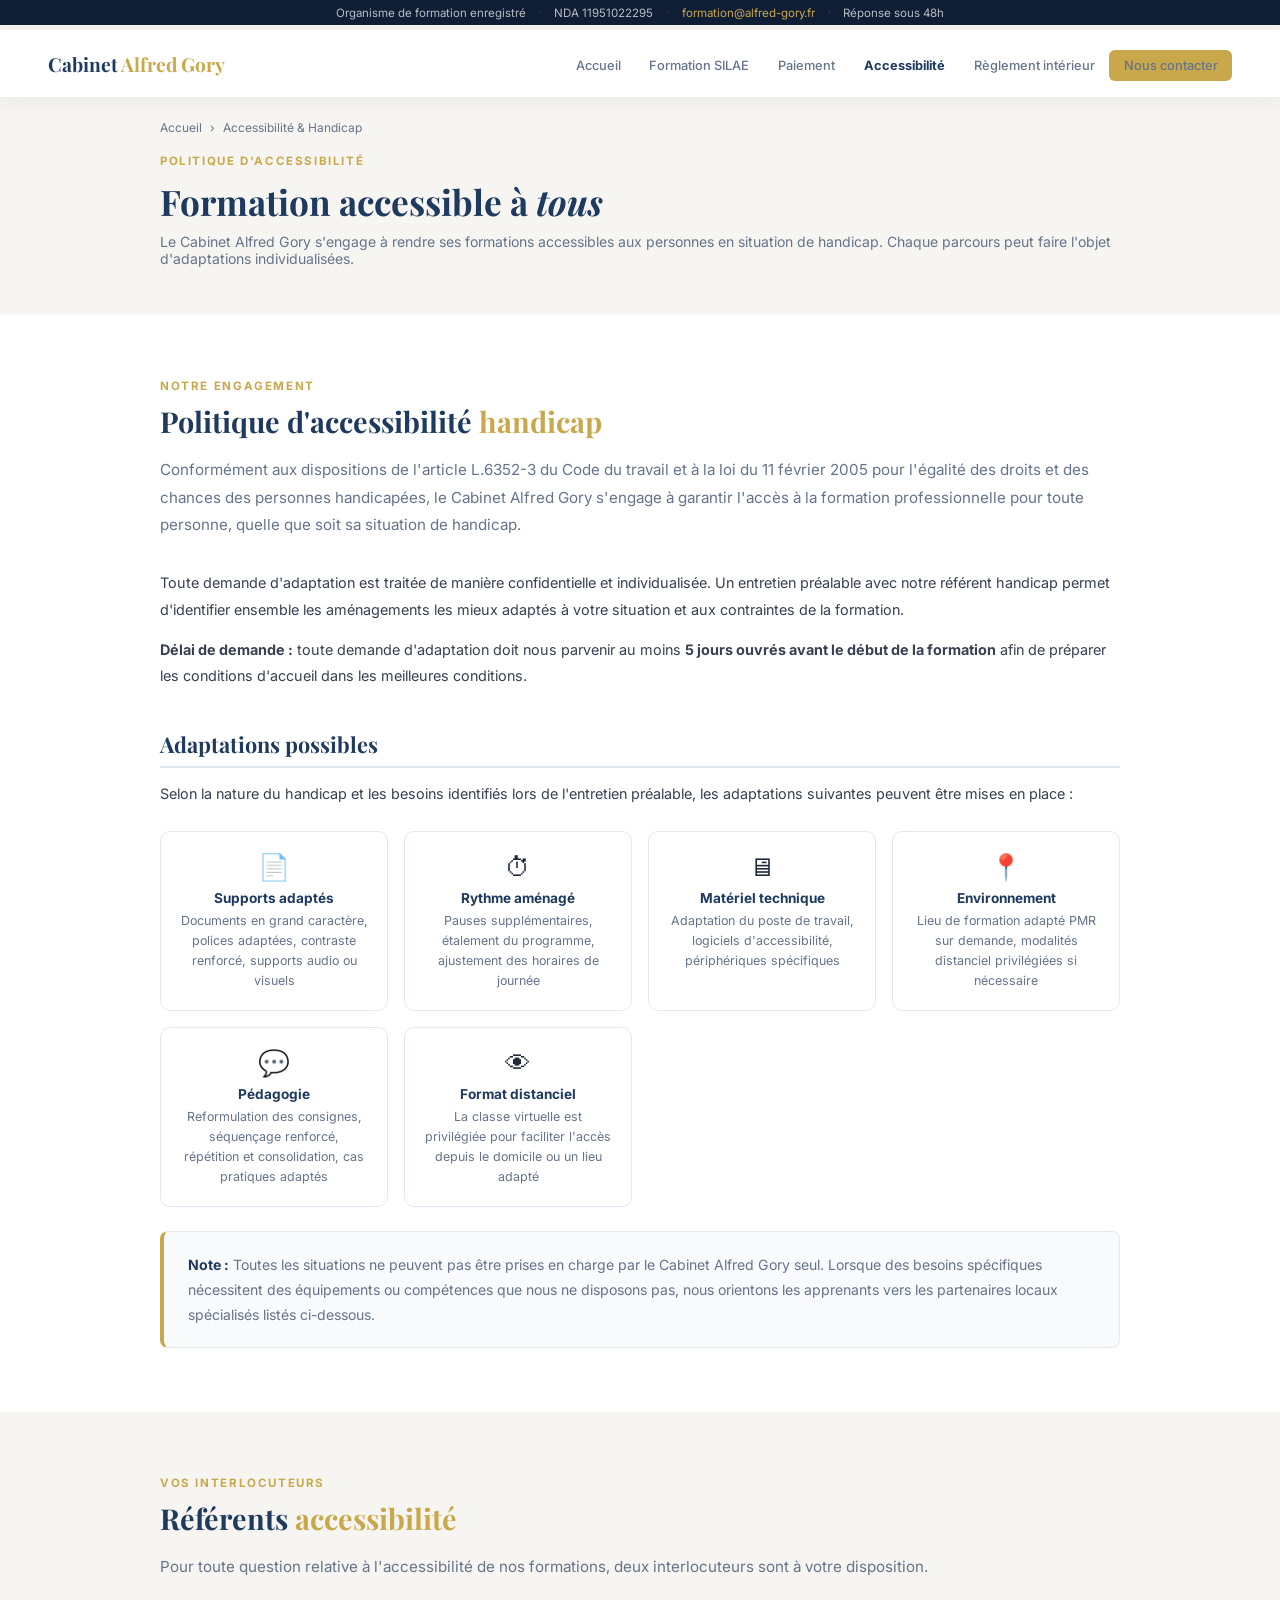
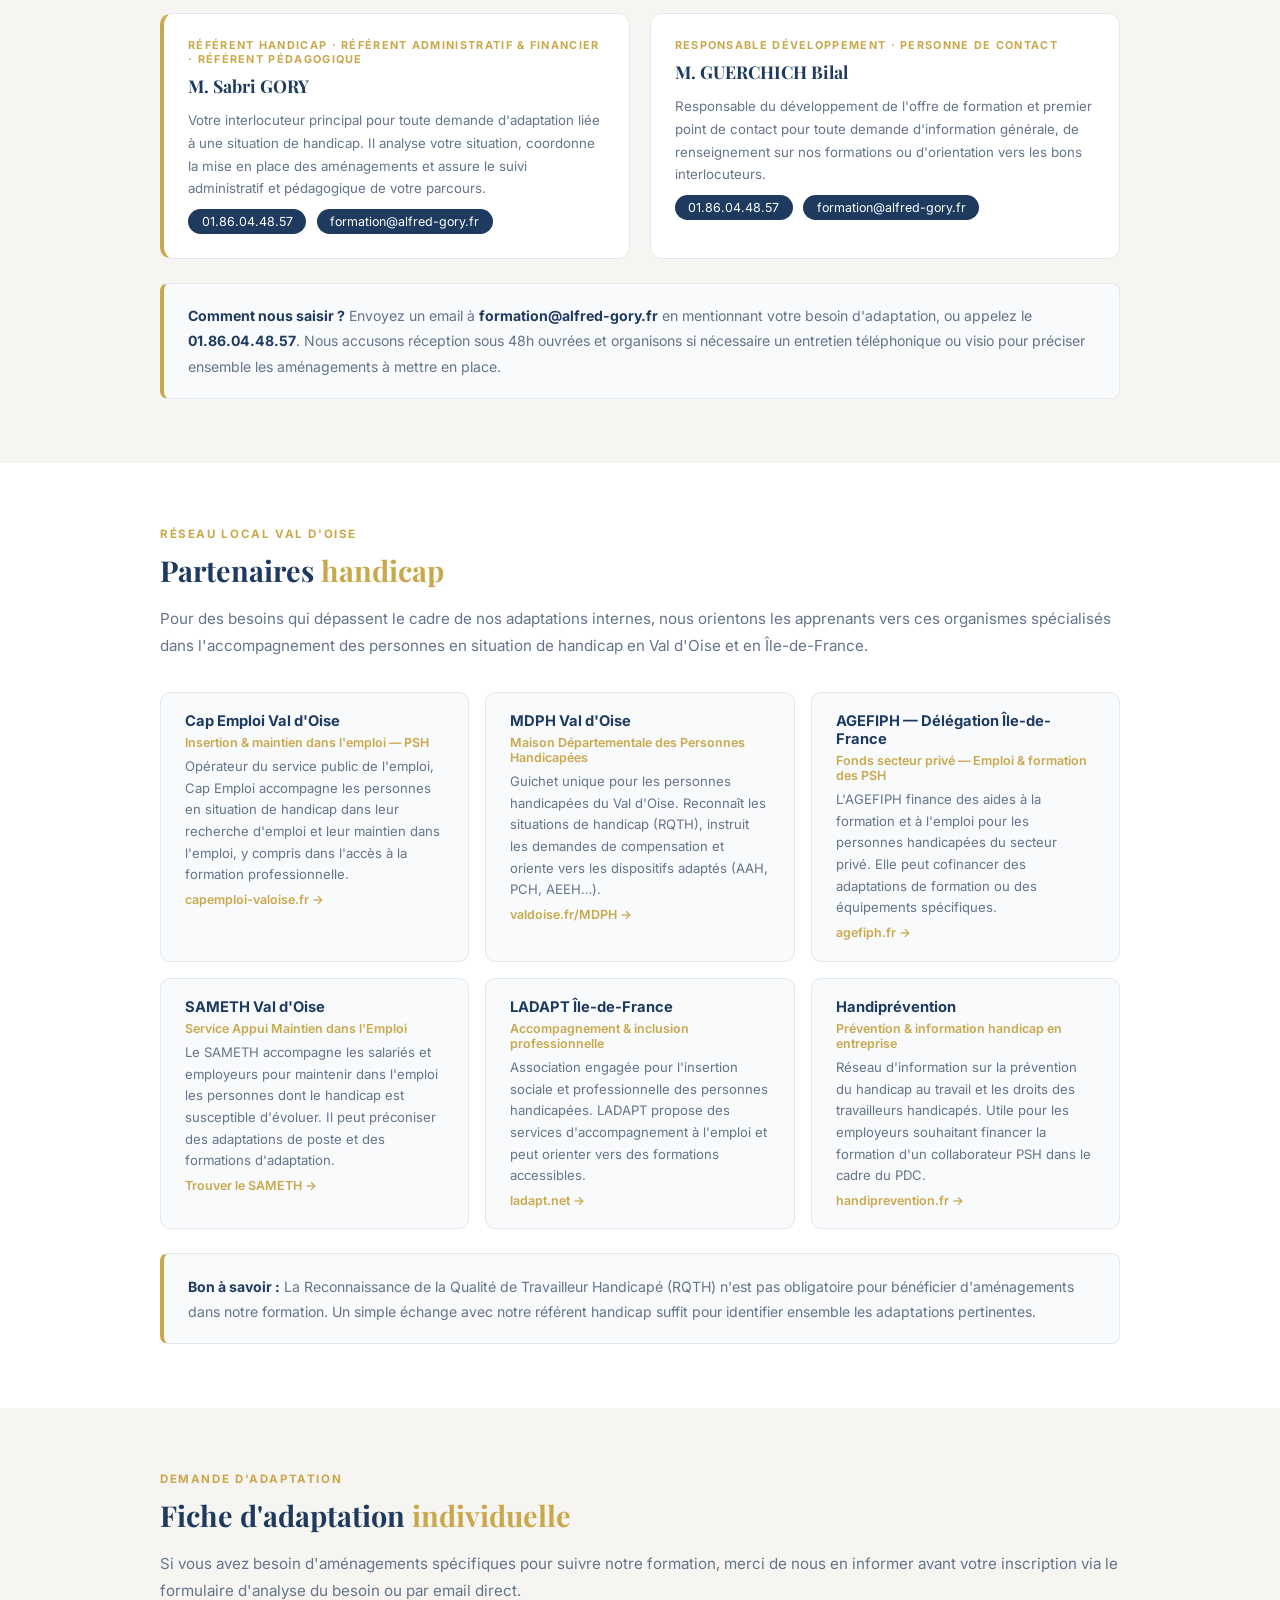
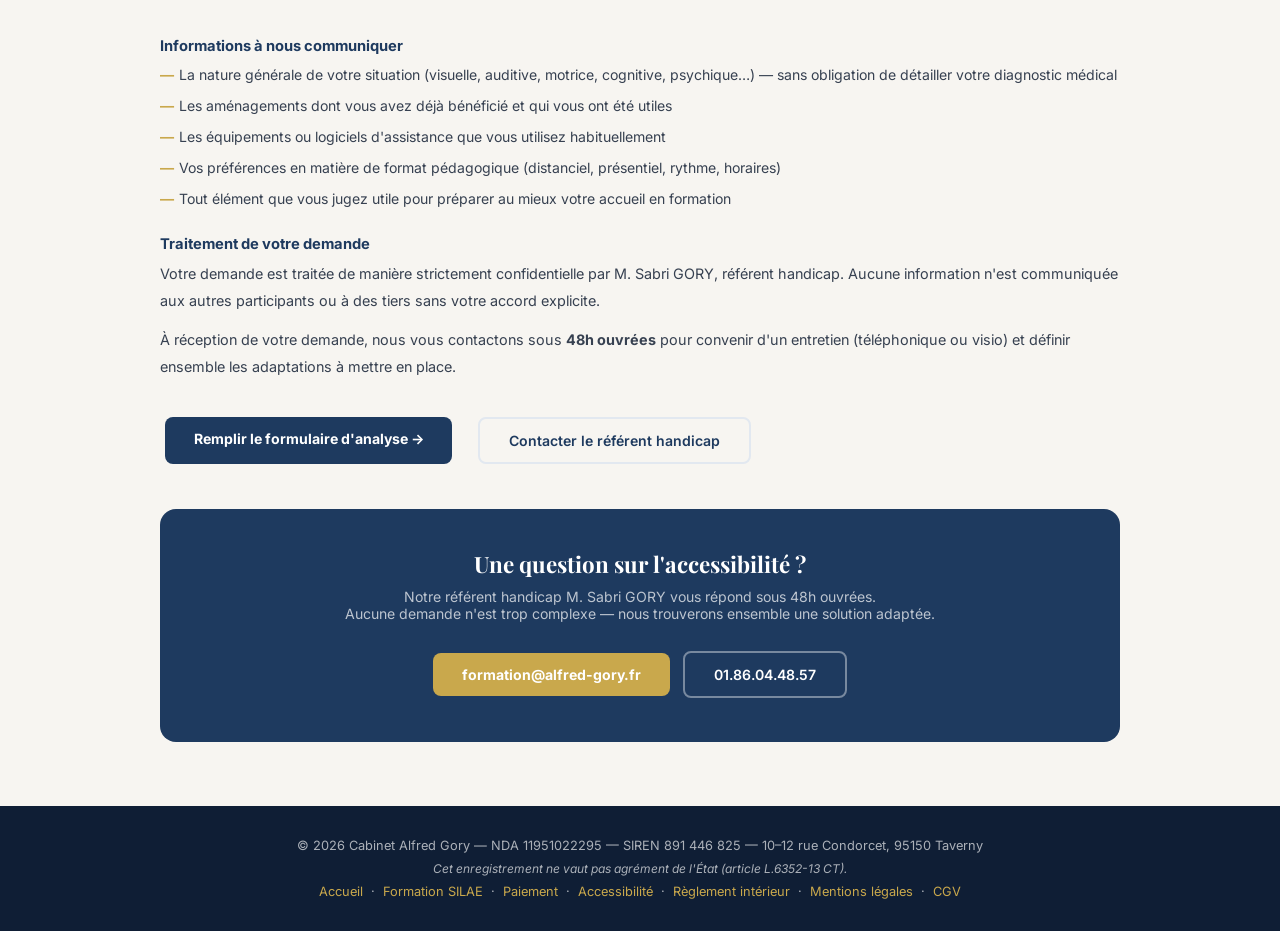
==== accessibilite.html @ d4067ba3 "Ajout accessibilite, cabinet, SAV, acces GPS, hebergement, Qualiopi Nouvelles fonctionnalites : - ac" ====
<!DOCTYPE html>
<html lang="fr">
<head>
  <meta charset="UTF-8" />
  <meta name="viewport" content="width=device-width, initial-scale=1.0" />
  <title>Accessibilité & Handicap — Cabinet Alfred Gory</title>
  <meta name="description" content="Politique d'accessibilité du Cabinet Alfred Gory : adaptations pédagogiques, référent handicap, partenaires locaux Val d'Oise. Formation SILAE accessible à tous." />
  <link rel="canonical" href="https://www.alfred-gory.com/accessibilite.html" />
  <script async src="https://www.googletagmanager.com/gtag/js?id=G-XXXXXXXXXX"></script>
  <script>window.dataLayer=window.dataLayer||[];function gtag(){dataLayer.push(arguments);}gtag('js',new Date());gtag('config','G-XXXXXXXXXX');</script>
  <link rel="preconnect" href="https://fonts.googleapis.com" />
  <link rel="preconnect" href="https://fonts.gstatic.com" crossorigin />
  <link href="https://fonts.googleapis.com/css2?family=Playfair+Display:wght@400;600;700&family=Inter:wght@300;400;500;600&display=swap" rel="stylesheet" />
  <style>
    :root{--primary:#1e3a5f;--primary-dark:#0f1e35;--accent-dark:#c9a84c;--bg:#ffffff;--bg-alt:#f8fafc;--bg-warm:#f7f5f1;--text:#1e293b;--muted:#64748b;--border:#e2e8f0}
    *{margin:0;padding:0;box-sizing:border-box}html{scroll-behavior:smooth}body{font-family:'Inter',sans-serif;background:var(--bg);color:var(--text)}
    #topbar{position:fixed;top:0;left:0;right:0;z-index:1100;background:var(--primary-dark)}
    #topbar-inner{display:flex;align-items:center;justify-content:center;gap:0 0.8rem;padding:0.35rem 1rem;font-size:0.72rem}
    .tb-item{color:rgba(255,255,255,0.7)}.tb-sep{color:rgba(201,168,76,0.4);font-size:0.6rem}.tb-link{color:var(--accent-dark);text-decoration:none}
    nav{position:fixed;top:30px;left:0;right:0;z-index:1000;height:68px;padding:0 3rem;display:flex;justify-content:space-between;align-items:center;background:rgba(255,255,255,0.97);backdrop-filter:blur(20px);border-bottom:1px solid rgba(30,58,95,0.08);box-shadow:0 2px 20px rgba(30,58,95,0.07)}
    .logo{font-family:'Playfair Display',serif;font-size:1.2rem;color:var(--primary);font-weight:700;text-decoration:none}.logo span{color:var(--accent-dark)}
    .nav-links{display:flex;list-style:none;gap:0}.nav-links a{color:var(--muted);font-size:0.8rem;font-weight:500;text-decoration:none;padding:0.5rem 0.9rem}.nav-links a:hover{color:var(--primary)}.nav-links a.active{color:var(--primary);font-weight:700}
    .nav-cta{background:var(--accent-dark);color:#fff;padding:0.55rem 1.3rem;border-radius:6px;font-size:0.8rem;font-weight:700;text-decoration:none}
    @media(max-width:900px){.nav-links,.nav-cta{display:none}nav{padding:0 1.5rem}}
    .page-hero{padding:7.5rem 3rem 3rem;background:var(--bg-warm)}
    .breadcrumb{display:flex;align-items:center;gap:0.5rem;font-size:0.75rem;color:var(--muted);margin-bottom:1.2rem}.breadcrumb a{color:var(--muted);text-decoration:none}
    .page-eyebrow{font-size:0.72rem;font-weight:700;letter-spacing:0.14em;text-transform:uppercase;color:var(--accent-dark);margin-bottom:0.6rem;display:block}
    .page-hero h1{font-family:'Playfair Display',serif;font-size:2.2rem;color:var(--primary);font-weight:700;margin-bottom:0.5rem}
    .page-hero-sub{color:var(--muted);font-size:0.88rem}
    .section{padding:4rem 3rem}
    .container{max-width:960px;margin:0 auto}
    .section-label{font-size:0.72rem;font-weight:700;letter-spacing:0.14em;text-transform:uppercase;color:var(--accent-dark);margin-bottom:0.6rem}
    .section-title{font-family:'Playfair Display',serif;font-size:1.8rem;color:var(--primary);font-weight:700;margin-bottom:1rem}
    .section-title span{color:var(--accent-dark)}
    .section-lead{color:var(--muted);font-size:0.95rem;line-height:1.8;margin-bottom:2rem}
    /* Blocs texte */
    .ml-h2{font-family:'Playfair Display',serif;font-size:1.35rem;color:var(--primary);font-weight:700;margin:2.5rem 0 0.8rem;padding-bottom:0.5rem;border-bottom:2px solid var(--border)}
    .ml-h3{font-size:0.92rem;font-weight:700;color:var(--primary);margin:1.5rem 0 0.5rem}
    .ml-p{font-size:0.9rem;color:#374151;line-height:1.85;margin-bottom:0.8rem}
    .ml-list{list-style:none;padding:0;margin-bottom:1rem;display:flex;flex-direction:column;gap:0.45rem}
    .ml-list li{font-size:0.88rem;color:#374151;padding-left:1.2rem;position:relative;line-height:1.7}
    .ml-list li::before{content:"—";position:absolute;left:0;color:var(--accent-dark);font-weight:700}
    /* Contacts ref */
    .ref-grid{display:grid;grid-template-columns:repeat(auto-fit,minmax(260px,1fr));gap:1.2rem;margin:1.5rem 0}
    .ref-card{background:#fff;border:1px solid var(--border);border-radius:12px;padding:1.5rem}
    .ref-card.primary{border-left:4px solid var(--accent-dark)}
    .ref-role{font-size:0.68rem;font-weight:700;letter-spacing:0.12em;text-transform:uppercase;color:var(--accent-dark);margin-bottom:0.5rem}
    .ref-name{font-family:'Playfair Display',serif;font-size:1.1rem;color:var(--primary);font-weight:700;margin-bottom:0.8rem}
    .ref-detail{font-size:0.83rem;color:var(--muted);line-height:1.7}
    .ref-pill{display:inline-block;background:var(--primary);color:#fff;padding:0.3rem 0.85rem;border-radius:50px;font-size:0.78rem;text-decoration:none;margin-top:0.6rem;margin-right:0.4rem}
    .ref-pill:hover{opacity:0.85}
    /* Partenaires */
    .partner-grid{display:grid;grid-template-columns:repeat(auto-fit,minmax(280px,1fr));gap:1rem;margin:1.5rem 0}
    .partner-card{background:var(--bg-alt);border:1px solid var(--border);border-radius:10px;padding:1.2rem 1.5rem}
    .partner-name{font-weight:700;color:var(--primary);font-size:0.92rem;margin-bottom:0.3rem}
    .partner-role{font-size:0.78rem;color:var(--accent-dark);font-weight:600;margin-bottom:0.4rem}
    .partner-desc{font-size:0.82rem;color:var(--muted);line-height:1.65}
    .partner-link{display:inline-block;font-size:0.78rem;color:var(--accent-dark);text-decoration:none;margin-top:0.4rem;font-weight:600}
    /* Adaptations */
    .adapt-grid{display:grid;grid-template-columns:repeat(auto-fit,minmax(220px,1fr));gap:1rem;margin:1.5rem 0}
    .adapt-card{background:#fff;border:1px solid var(--border);border-radius:10px;padding:1.2rem;text-align:center}
    .adapt-icon{font-size:1.6rem;margin-bottom:0.5rem}
    .adapt-title{font-size:0.85rem;font-weight:700;color:var(--primary);margin-bottom:0.3rem}
    .adapt-desc{font-size:0.78rem;color:var(--muted);line-height:1.6}
    /* Info box */
    .info-box{background:var(--bg-alt);border:1px solid var(--border);border-left:4px solid var(--accent-dark);border-radius:8px;padding:1.2rem 1.5rem;font-size:0.88rem;color:var(--muted);line-height:1.8;margin-top:1.5rem}
    .info-box strong{color:var(--primary)}
    /* CTA */
    .cta-block{background:var(--primary);border-radius:16px;padding:2.5rem;text-align:center;margin-top:3rem}
    .cta-block h3{font-family:'Playfair Display',serif;color:#fff;font-size:1.4rem;margin-bottom:0.6rem}
    .cta-block p{color:rgba(255,255,255,0.7);font-size:0.88rem;margin-bottom:1.5rem}
    .btn-primary{display:inline-block;background:var(--accent-dark);color:#fff;padding:0.8rem 1.8rem;border-radius:8px;font-weight:700;font-size:0.88rem;text-decoration:none;margin:0.3rem}
    .btn-outline{display:inline-block;background:transparent;color:#fff;border:2px solid rgba(255,255,255,0.4);padding:0.8rem 1.8rem;border-radius:8px;font-weight:600;font-size:0.88rem;text-decoration:none;margin:0.3rem}
    footer{background:var(--primary-dark);color:rgba(255,255,255,0.65);padding:2rem;text-align:center;font-size:0.8rem}
    footer a{color:var(--accent-dark);text-decoration:none}
    footer p+p{margin-top:0.5rem}
  </style>
</head>
<body>

<div id="topbar"><div id="topbar-inner">
  <span class="tb-item">Organisme de formation enregistré</span>
  <span class="tb-sep">·</span>
  <span class="tb-item">NDA 11951022295</span>
  <span class="tb-sep">·</span>
  <a href="mailto:formation@alfred-gory.fr" class="tb-link">formation@alfred-gory.fr</a>
  <span class="tb-sep">·</span>
  <span class="tb-item">Réponse sous 48h</span>
</div></div>

<nav>
  <a class="logo" href="index.html">Cabinet <span>Alfred Gory</span></a>
  <ul class="nav-links">
    <li><a href="index.html">Accueil</a></li>
    <li><a href="formations.html">Formation SILAE</a></li>
    <li><a href="financement.html">Paiement</a></li>
    <li><a href="accessibilite.html" class="active">Accessibilité</a></li>
    <li><a href="reglement-interieur.html">Règlement intérieur</a></li>
    <li><a href="mailto:formation@alfred-gory.fr" class="nav-cta">Nous contacter</a></li>
  </ul>
</nav>

<div class="page-hero">
  <div style="max-width:960px;margin:0 auto">
    <div class="breadcrumb"><a href="index.html">Accueil</a><span>›</span><span>Accessibilité &amp; Handicap</span></div>
    <span class="page-eyebrow">Politique d'accessibilité</span>
    <h1>Formation accessible à <em>tous</em></h1>
    <p class="page-hero-sub">Le Cabinet Alfred Gory s'engage à rendre ses formations accessibles aux personnes en situation de handicap. Chaque parcours peut faire l'objet d'adaptations individualisées.</p>
  </div>
</div>

<!-- ENGAGEMENT -->
<section class="section">
  <div class="container">
    <p class="section-label">Notre engagement</p>
    <h2 class="section-title">Politique d'accessibilité <span>handicap</span></h2>
    <p class="section-lead">Conformément aux dispositions de l'article L.6352-3 du Code du travail et à la loi du 11 février 2005 pour l'égalité des droits et des chances des personnes handicapées, le Cabinet Alfred Gory s'engage à garantir l'accès à la formation professionnelle pour toute personne, quelle que soit sa situation de handicap.</p>

    <p class="ml-p">Toute demande d'adaptation est traitée de manière confidentielle et individualisée. Un entretien préalable avec notre référent handicap permet d'identifier ensemble les aménagements les mieux adaptés à votre situation et aux contraintes de la formation.</p>
    <p class="ml-p"><strong>Délai de demande :</strong> toute demande d'adaptation doit nous parvenir au moins <strong>5 jours ouvrés avant le début de la formation</strong> afin de préparer les conditions d'accueil dans les meilleures conditions.</p>

    <h2 class="ml-h2">Adaptations possibles</h2>
    <p class="ml-p">Selon la nature du handicap et les besoins identifiés lors de l'entretien préalable, les adaptations suivantes peuvent être mises en place :</p>
    <div class="adapt-grid">
      <div class="adapt-card">
        <div class="adapt-icon">📄</div>
        <div class="adapt-title">Supports adaptés</div>
        <div class="adapt-desc">Documents en grand caractère, polices adaptées, contraste renforcé, supports audio ou visuels</div>
      </div>
      <div class="adapt-card">
        <div class="adapt-icon">⏱</div>
        <div class="adapt-title">Rythme aménagé</div>
        <div class="adapt-desc">Pauses supplémentaires, étalement du programme, ajustement des horaires de journée</div>
      </div>
      <div class="adapt-card">
        <div class="adapt-icon">🖥</div>
        <div class="adapt-title">Matériel technique</div>
        <div class="adapt-desc">Adaptation du poste de travail, logiciels d'accessibilité, périphériques spécifiques</div>
      </div>
      <div class="adapt-card">
        <div class="adapt-icon">📍</div>
        <div class="adapt-title">Environnement</div>
        <div class="adapt-desc">Lieu de formation adapté PMR sur demande, modalités distanciel privilégiées si nécessaire</div>
      </div>
      <div class="adapt-card">
        <div class="adapt-icon">💬</div>
        <div class="adapt-title">Pédagogie</div>
        <div class="adapt-desc">Reformulation des consignes, séquençage renforcé, répétition et consolidation, cas pratiques adaptés</div>
      </div>
      <div class="adapt-card">
        <div class="adapt-icon">👁</div>
        <div class="adapt-title">Format distanciel</div>
        <div class="adapt-desc">La classe virtuelle est privilégiée pour faciliter l'accès depuis le domicile ou un lieu adapté</div>
      </div>
    </div>

    <div class="info-box">
      <strong>Note :</strong> Toutes les situations ne peuvent pas être prises en charge par le Cabinet Alfred Gory seul. Lorsque des besoins spécifiques nécessitent des équipements ou compétences que nous ne disposons pas, nous orientons les apprenants vers les partenaires locaux spécialisés listés ci-dessous.
    </div>
  </div>
</section>

<!-- CONTACTS RÉFÉRENTS -->
<section class="section" style="background:var(--bg-warm);">
  <div class="container">
    <p class="section-label">Vos interlocuteurs</p>
    <h2 class="section-title">Référents <span>accessibilité</span></h2>
    <p class="section-lead">Pour toute question relative à l'accessibilité de nos formations, deux interlocuteurs sont à votre disposition.</p>

    <div class="ref-grid">
      <div class="ref-card primary">
        <div class="ref-role">Référent handicap · Référent administratif &amp; financier · Référent pédagogique</div>
        <div class="ref-name">M. Sabri GORY</div>
        <div class="ref-detail">
          Votre interlocuteur principal pour toute demande d'adaptation liée à une situation de handicap. Il analyse votre situation, coordonne la mise en place des aménagements et assure le suivi administratif et pédagogique de votre parcours.
        </div>
        <a href="tel:0186044857" class="ref-pill">01.86.04.48.57</a>
        <a href="mailto:formation@alfred-gory.fr" class="ref-pill">formation@alfred-gory.fr</a>
      </div>
      <div class="ref-card">
        <div class="ref-role">Responsable développement · Personne de contact</div>
        <div class="ref-name">M. GUERCHICH Bilal</div>
        <div class="ref-detail">
          Responsable du développement de l'offre de formation et premier point de contact pour toute demande d'information générale, de renseignement sur nos formations ou d'orientation vers les bons interlocuteurs.
        </div>
        <a href="tel:0186044857" class="ref-pill">01.86.04.48.57</a>
        <a href="mailto:formation@alfred-gory.fr" class="ref-pill">formation@alfred-gory.fr</a>
      </div>
    </div>

    <div class="info-box">
      <strong>Comment nous saisir ?</strong> Envoyez un email à <strong>formation@alfred-gory.fr</strong> en mentionnant votre besoin d'adaptation, ou appelez le <strong>01.86.04.48.57</strong>. Nous accusons réception sous 48h ouvrées et organisons si nécessaire un entretien téléphonique ou visio pour préciser ensemble les aménagements à mettre en place.
    </div>
  </div>
</section>

<!-- PARTENAIRES LOCAUX -->
<section class="section">
  <div class="container">
    <p class="section-label">Réseau local Val d'Oise</p>
    <h2 class="section-title">Partenaires <span>handicap</span></h2>
    <p class="section-lead">Pour des besoins qui dépassent le cadre de nos adaptations internes, nous orientons les apprenants vers ces organismes spécialisés dans l'accompagnement des personnes en situation de handicap en Val d'Oise et en Île-de-France.</p>

    <div class="partner-grid">
      <div class="partner-card">
        <div class="partner-name">Cap Emploi Val d'Oise</div>
        <div class="partner-role">Insertion & maintien dans l'emploi — PSH</div>
        <div class="partner-desc">Opérateur du service public de l'emploi, Cap Emploi accompagne les personnes en situation de handicap dans leur recherche d'emploi et leur maintien dans l'emploi, y compris dans l'accès à la formation professionnelle.</div>
        <a href="https://www.capemploi-valoise.fr/" class="partner-link" target="_blank" rel="noopener">capemploi-valoise.fr →</a>
      </div>
      <div class="partner-card">
        <div class="partner-name">MDPH Val d'Oise</div>
        <div class="partner-role">Maison Départementale des Personnes Handicapées</div>
        <div class="partner-desc">Guichet unique pour les personnes handicapées du Val d'Oise. Reconnaît les situations de handicap (RQTH), instruit les demandes de compensation et oriente vers les dispositifs adaptés (AAH, PCH, AEEH…).</div>
        <a href="https://www.valdoise.fr/533-mdph.htm" class="partner-link" target="_blank" rel="noopener">valdoise.fr/MDPH →</a>
      </div>
      <div class="partner-card">
        <div class="partner-name">AGEFIPH — Délégation Île-de-France</div>
        <div class="partner-role">Fonds secteur privé — Emploi & formation des PSH</div>
        <div class="partner-desc">L'AGEFIPH finance des aides à la formation et à l'emploi pour les personnes handicapées du secteur privé. Elle peut cofinancer des adaptations de formation ou des équipements spécifiques.</div>
        <a href="https://www.agefiph.fr/" class="partner-link" target="_blank" rel="noopener">agefiph.fr →</a>
      </div>
      <div class="partner-card">
        <div class="partner-name">SAMETH Val d'Oise</div>
        <div class="partner-role">Service Appui Maintien dans l'Emploi</div>
        <div class="partner-desc">Le SAMETH accompagne les salariés et employeurs pour maintenir dans l'emploi les personnes dont le handicap est susceptible d'évoluer. Il peut préconiser des adaptations de poste et des formations d'adaptation.</div>
        <a href="https://www.agefiph.fr/annuaire" class="partner-link" target="_blank" rel="noopener">Trouver le SAMETH →</a>
      </div>
      <div class="partner-card">
        <div class="partner-name">LADAPT Île-de-France</div>
        <div class="partner-role">Accompagnement & inclusion professionnelle</div>
        <div class="partner-desc">Association engagée pour l'insertion sociale et professionnelle des personnes handicapées. LADAPT propose des services d'accompagnement à l'emploi et peut orienter vers des formations accessibles.</div>
        <a href="https://www.ladapt.net/" class="partner-link" target="_blank" rel="noopener">ladapt.net →</a>
      </div>
      <div class="partner-card">
        <div class="partner-name">Handiprévention</div>
        <div class="partner-role">Prévention & information handicap en entreprise</div>
        <div class="partner-desc">Réseau d'information sur la prévention du handicap au travail et les droits des travailleurs handicapés. Utile pour les employeurs souhaitant financer la formation d'un collaborateur PSH dans le cadre du PDC.</div>
        <a href="https://www.handiprevention.fr/" class="partner-link" target="_blank" rel="noopener">handiprevention.fr →</a>
      </div>
    </div>

    <div class="info-box">
      <strong>Bon à savoir :</strong> La Reconnaissance de la Qualité de Travailleur Handicapé (RQTH) n'est pas obligatoire pour bénéficier d'aménagements dans notre formation. Un simple échange avec notre référent handicap suffit pour identifier ensemble les adaptations pertinentes.
    </div>
  </div>
</section>

<!-- FICHE D'ADAPTATION -->
<section class="section" style="background:var(--bg-warm);">
  <div class="container">
    <p class="section-label">Demande d'adaptation</p>
    <h2 class="section-title">Fiche d'adaptation <span>individuelle</span></h2>
    <p class="section-lead">Si vous avez besoin d'aménagements spécifiques pour suivre notre formation, merci de nous en informer avant votre inscription via le formulaire d'analyse du besoin ou par email direct.</p>

    <h3 class="ml-h3">Informations à nous communiquer</h3>
    <ul class="ml-list">
      <li>La nature générale de votre situation (visuelle, auditive, motrice, cognitive, psychique…) — sans obligation de détailler votre diagnostic médical</li>
      <li>Les aménagements dont vous avez déjà bénéficié et qui vous ont été utiles</li>
      <li>Les équipements ou logiciels d'assistance que vous utilisez habituellement</li>
      <li>Vos préférences en matière de format pédagogique (distanciel, présentiel, rythme, horaires)</li>
      <li>Tout élément que vous jugez utile pour préparer au mieux votre accueil en formation</li>
    </ul>

    <h3 class="ml-h3">Traitement de votre demande</h3>
    <p class="ml-p">Votre demande est traitée de manière strictement confidentielle par M. Sabri GORY, référent handicap. Aucune information n'est communiquée aux autres participants ou à des tiers sans votre accord explicite.</p>
    <p class="ml-p">À réception de votre demande, nous vous contactons sous <strong>48h ouvrées</strong> pour convenir d'un entretien (téléphonique ou visio) et définir ensemble les adaptations à mettre en place.</p>

    <div style="display:flex;gap:1rem;margin-top:2rem;flex-wrap:wrap;">
      <a href="formations.html#analyse-besoins" class="btn-primary" style="background:var(--primary);">Remplir le formulaire d'analyse →</a>
      <a href="mailto:formation@alfred-gory.fr" class="btn-outline" style="color:var(--primary);border-color:var(--border);">Contacter le référent handicap</a>
    </div>

    <div class="cta-block" style="margin-top:2.5rem;">
      <h3>Une question sur l'accessibilité ?</h3>
      <p>Notre référent handicap M. Sabri GORY vous répond sous 48h ouvrées.<br>Aucune demande n'est trop complexe — nous trouverons ensemble une solution adaptée.</p>
      <a href="mailto:formation@alfred-gory.fr" class="btn-primary">formation@alfred-gory.fr</a>
      <a href="tel:0186044857" class="btn-outline">01.86.04.48.57</a>
    </div>
  </div>
</section>

<footer>
  <p>© 2026 Cabinet Alfred Gory — NDA 11951022295 — SIREN 891 446 825 — 10–12 rue Condorcet, 95150 Taverny</p>
  <p style="font-style:italic;font-size:0.75rem;">Cet enregistrement ne vaut pas agrément de l'État (article L.6352-13 CT).</p>
  <p style="margin-top:0.5rem;">
    <a href="index.html">Accueil</a> &nbsp;·&nbsp;
    <a href="formations.html">Formation SILAE</a> &nbsp;·&nbsp;
    <a href="financement.html">Paiement</a> &nbsp;·&nbsp;
    <a href="accessibilite.html">Accessibilité</a> &nbsp;·&nbsp;
    <a href="reglement-interieur.html">Règlement intérieur</a> &nbsp;·&nbsp;
    <a href="mentions-legales.html">Mentions légales</a> &nbsp;·&nbsp;
    <a href="conditions-generales.html">CGV</a>
  </p>
</footer>

</body>
</html>
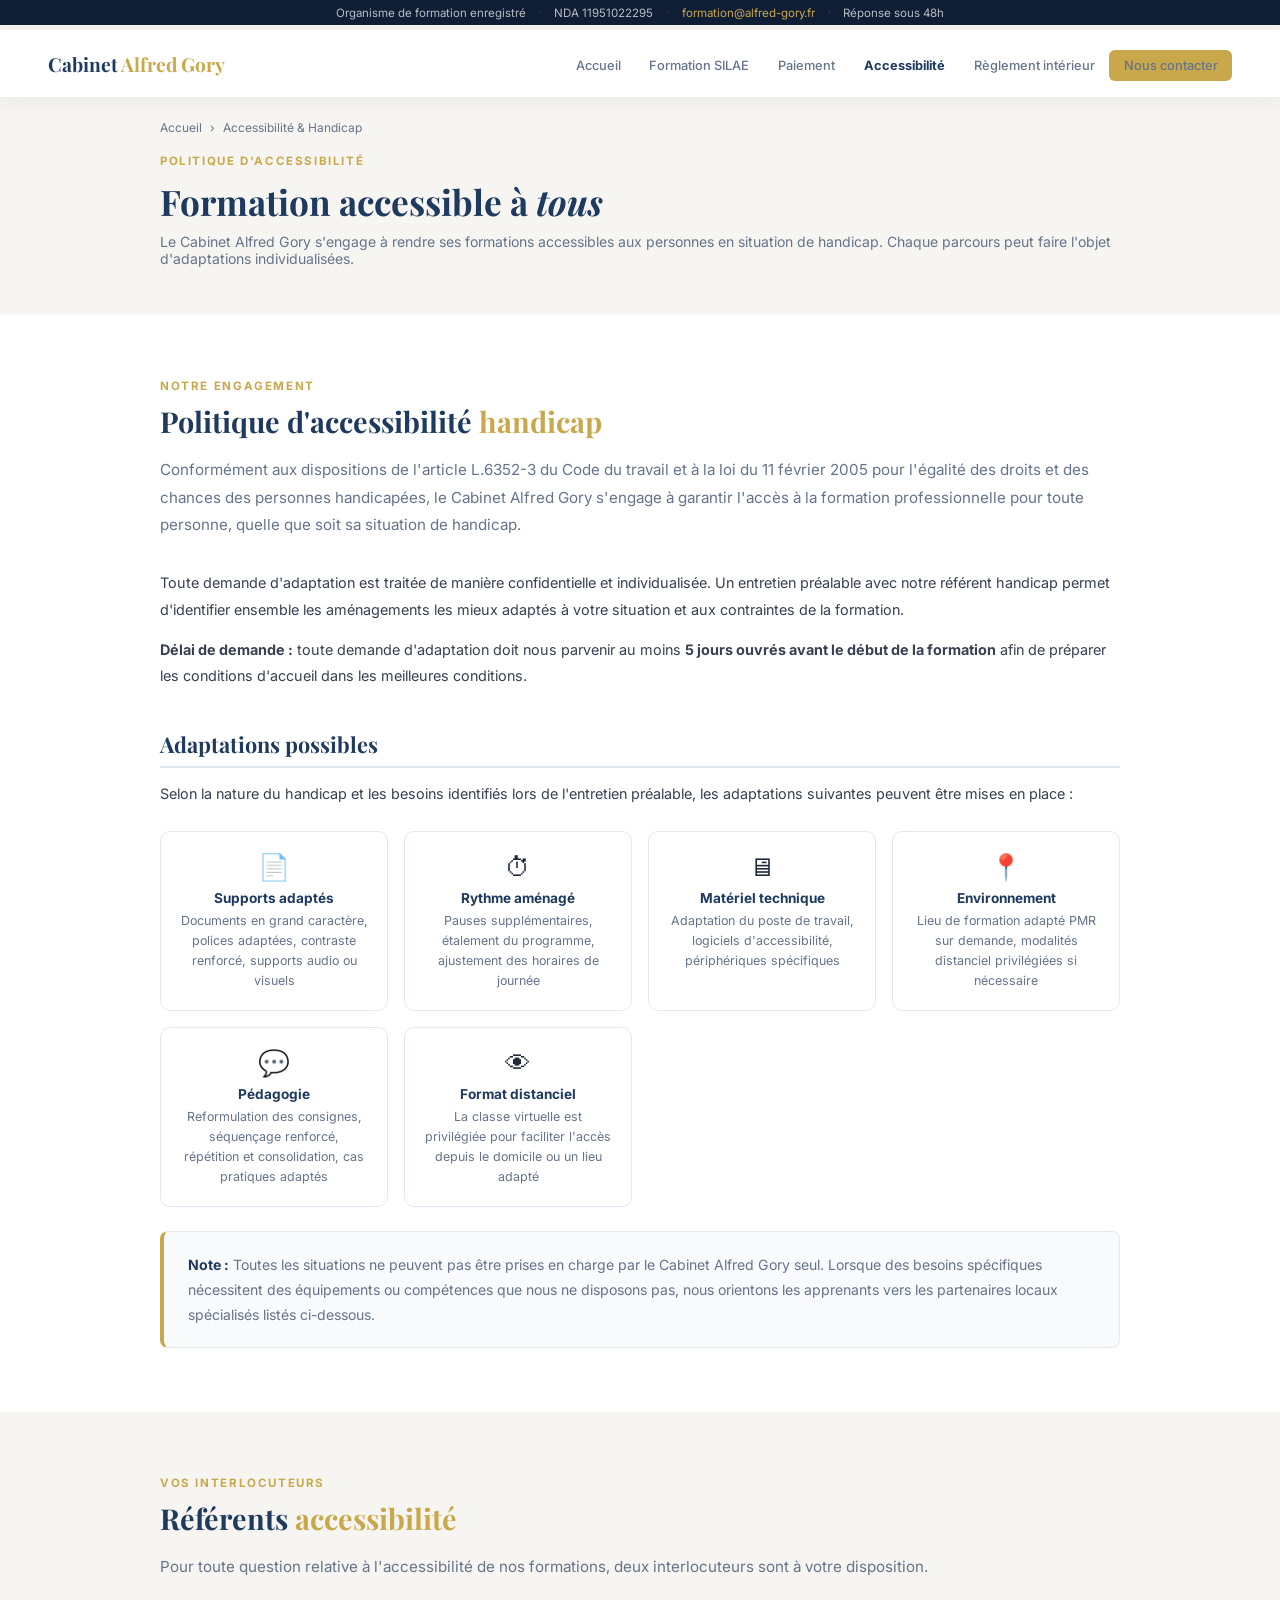
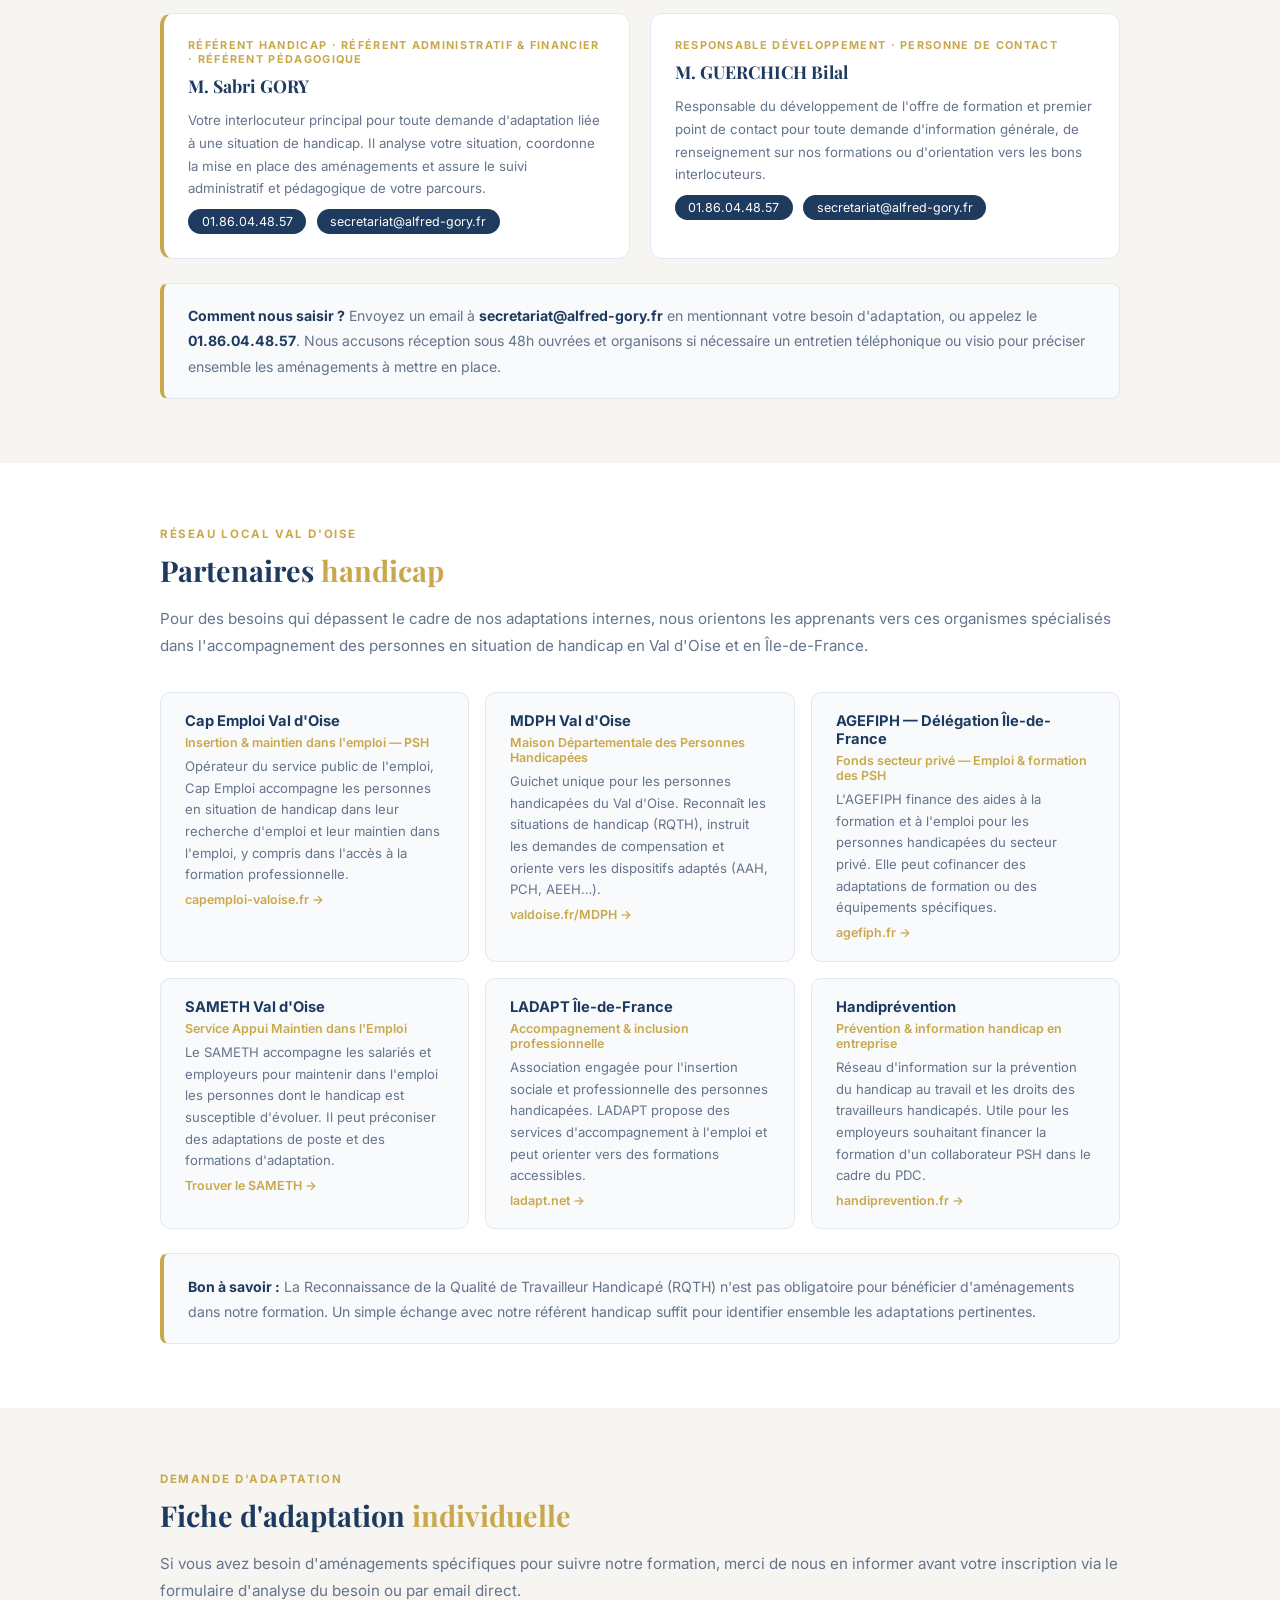
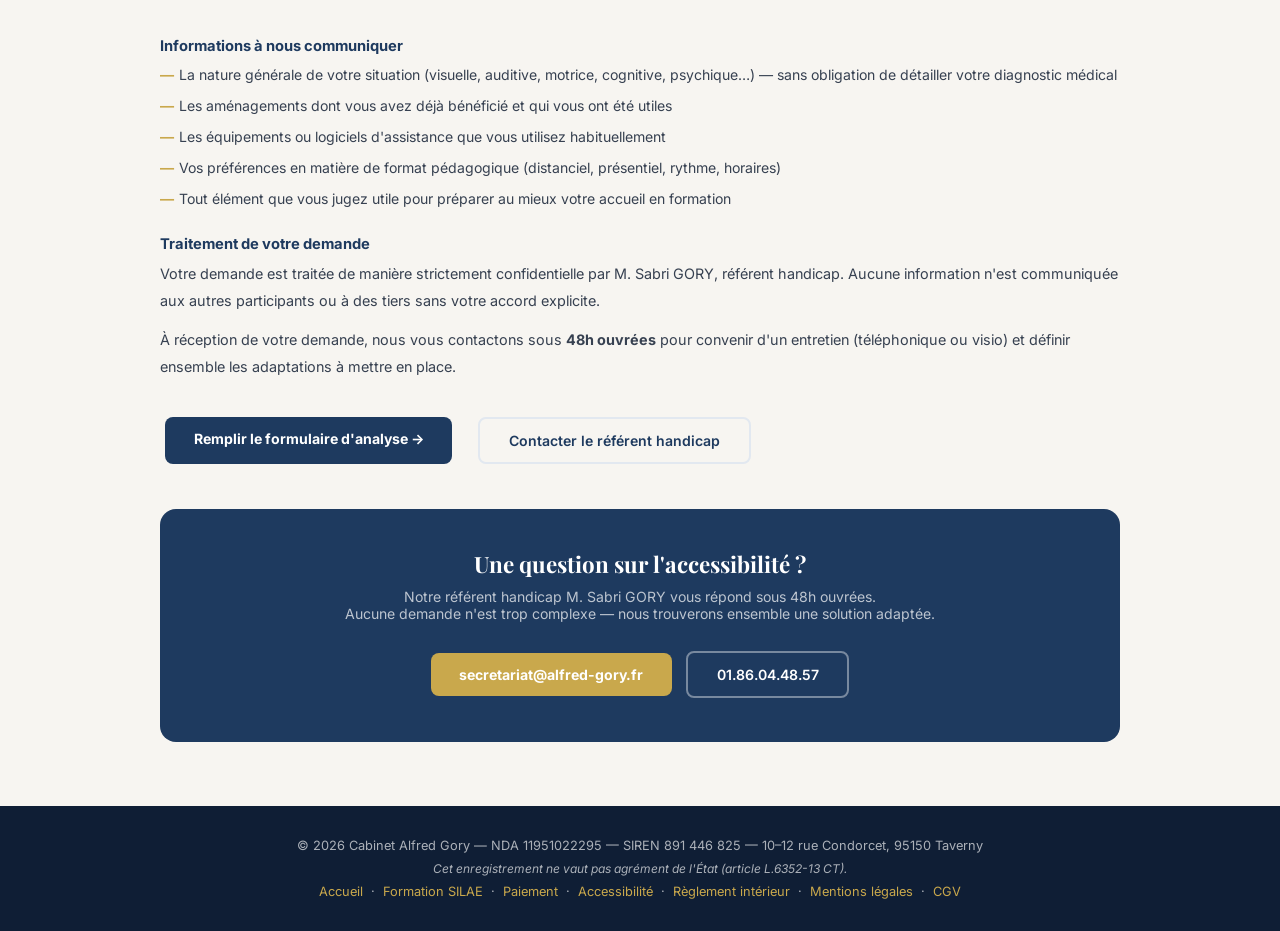
==== commit c603c964: "Questionnaires satisfaction, email referent handicap, liens adaptation, accueil tourisme - Création " ====
--- a/accessibilite.html
+++ b/accessibilite.html
@@ -1,4 +1,4 @@
-<!DOCTYPE html>
+﻿<!DOCTYPE html>
 <html lang="fr">
 <head>
   <meta charset="UTF-8" />
@@ -175,7 +175,7 @@
           Votre interlocuteur principal pour toute demande d'adaptation liée à une situation de handicap. Il analyse votre situation, coordonne la mise en place des aménagements et assure le suivi administratif et pédagogique de votre parcours.
         </div>
         <a href="tel:0186044857" class="ref-pill">01.86.04.48.57</a>
-        <a href="mailto:formation@alfred-gory.fr" class="ref-pill">formation@alfred-gory.fr</a>
+        <a href="mailto:secretariat@alfred-gory.fr" class="ref-pill">secretariat@alfred-gory.fr</a>
       </div>
       <div class="ref-card">
         <div class="ref-role">Responsable développement · Personne de contact</div>
@@ -184,12 +184,12 @@
           Responsable du développement de l'offre de formation et premier point de contact pour toute demande d'information générale, de renseignement sur nos formations ou d'orientation vers les bons interlocuteurs.
         </div>
         <a href="tel:0186044857" class="ref-pill">01.86.04.48.57</a>
-        <a href="mailto:formation@alfred-gory.fr" class="ref-pill">formation@alfred-gory.fr</a>
+        <a href="mailto:secretariat@alfred-gory.fr" class="ref-pill">secretariat@alfred-gory.fr</a>
       </div>
     </div>
 
     <div class="info-box">
-      <strong>Comment nous saisir ?</strong> Envoyez un email à <strong>formation@alfred-gory.fr</strong> en mentionnant votre besoin d'adaptation, ou appelez le <strong>01.86.04.48.57</strong>. Nous accusons réception sous 48h ouvrées et organisons si nécessaire un entretien téléphonique ou visio pour préciser ensemble les aménagements à mettre en place.
+      <strong>Comment nous saisir ?</strong> Envoyez un email à <strong>secretariat@alfred-gory.fr</strong> en mentionnant votre besoin d'adaptation, ou appelez le <strong>01.86.04.48.57</strong>. Nous accusons réception sous 48h ouvrées et organisons si nécessaire un entretien téléphonique ou visio pour préciser ensemble les aménagements à mettre en place.
     </div>
   </div>
 </section>
@@ -268,13 +268,13 @@
 
     <div style="display:flex;gap:1rem;margin-top:2rem;flex-wrap:wrap;">
       <a href="formations.html#analyse-besoins" class="btn-primary" style="background:var(--primary);">Remplir le formulaire d'analyse →</a>
-      <a href="mailto:formation@alfred-gory.fr" class="btn-outline" style="color:var(--primary);border-color:var(--border);">Contacter le référent handicap</a>
+      <a href="mailto:secretariat@alfred-gory.fr" class="btn-outline" style="color:var(--primary);border-color:var(--border);">Contacter le référent handicap</a>
     </div>
 
     <div class="cta-block" style="margin-top:2.5rem;">
       <h3>Une question sur l'accessibilité ?</h3>
       <p>Notre référent handicap M. Sabri GORY vous répond sous 48h ouvrées.<br>Aucune demande n'est trop complexe — nous trouverons ensemble une solution adaptée.</p>
-      <a href="mailto:formation@alfred-gory.fr" class="btn-primary">formation@alfred-gory.fr</a>
+      <a href="mailto:secretariat@alfred-gory.fr" class="btn-primary">secretariat@alfred-gory.fr</a>
       <a href="tel:0186044857" class="btn-outline">01.86.04.48.57</a>
     </div>
   </div>
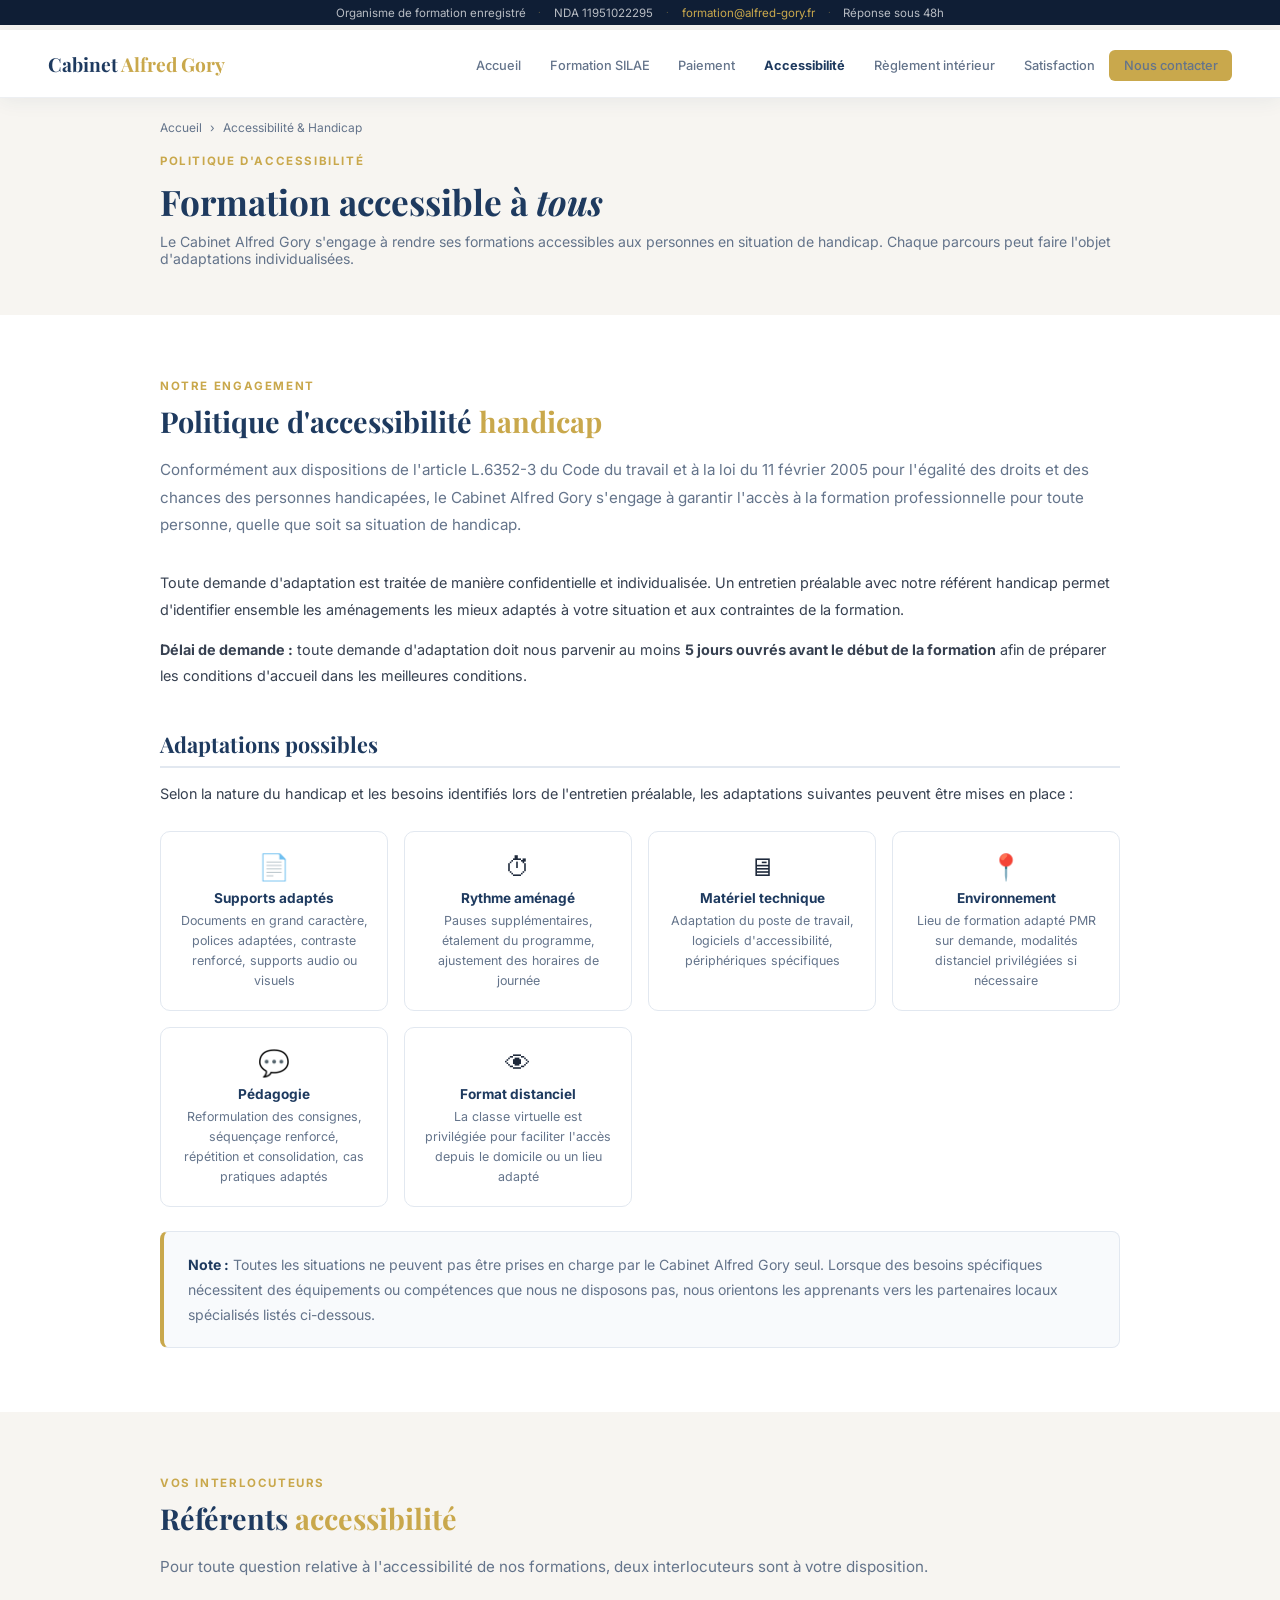
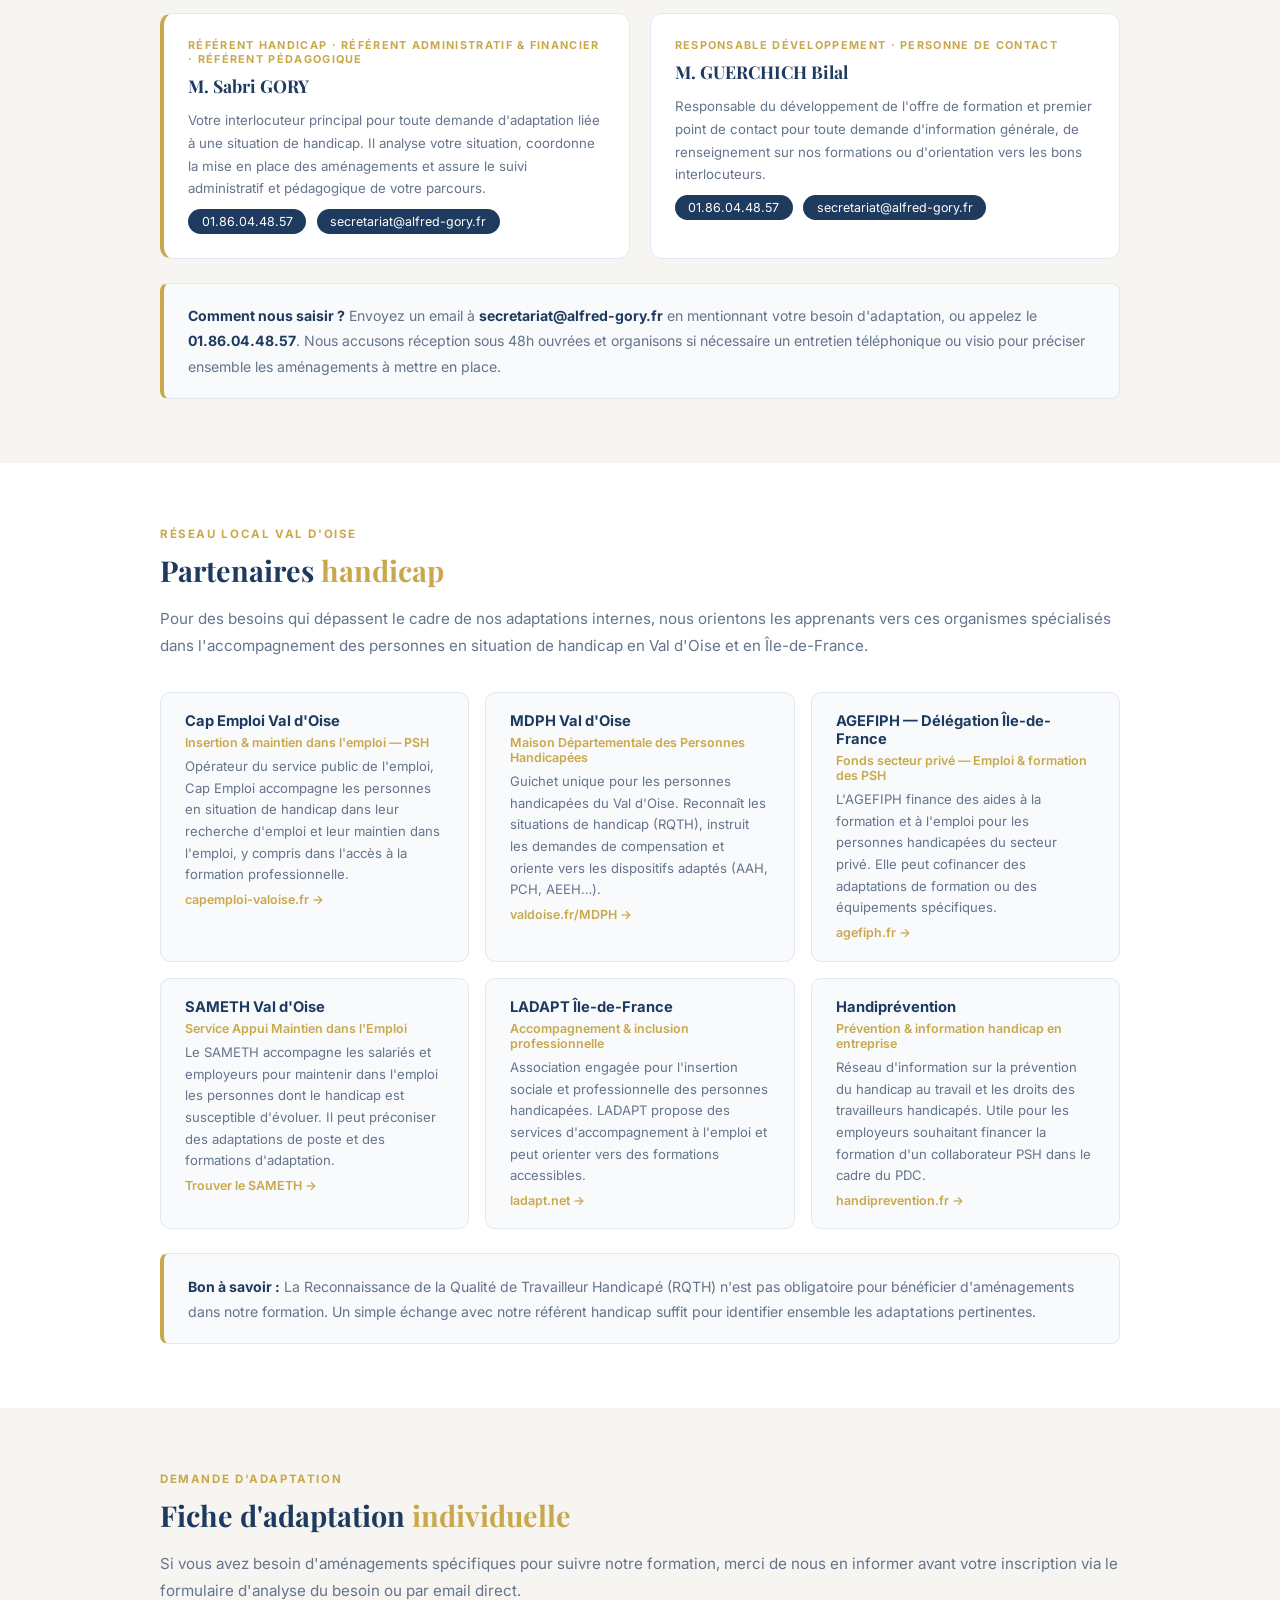
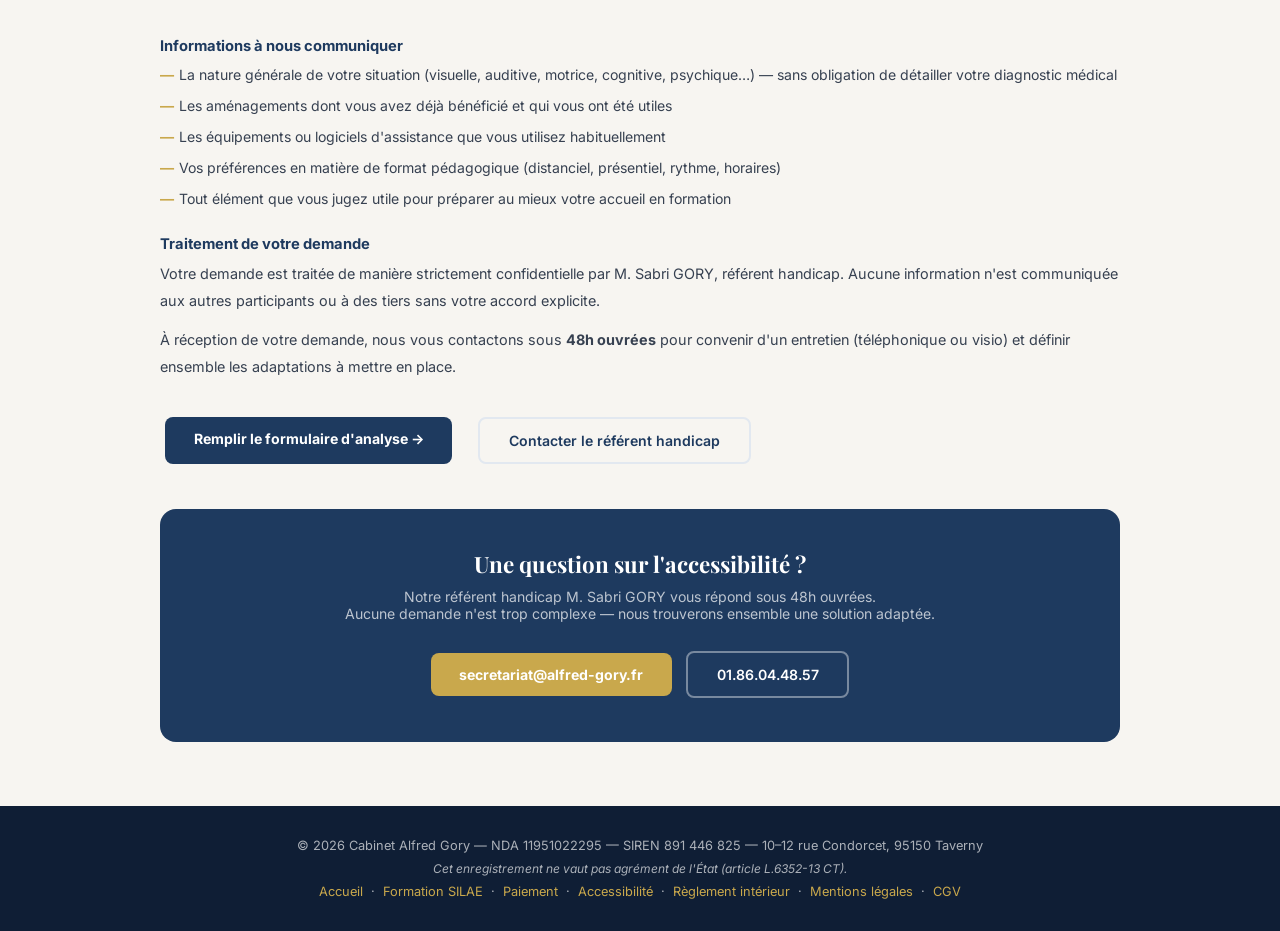
==== commit 05a526dd: "Ajout rubrique Satisfaction dans nav et footer de toutes les pages Co-Authored-By: Claude Sonnet 4.6" ====
--- a/accessibilite.html
+++ b/accessibilite.html
@@ -96,6 +96,7 @@
     <li><a href="financement.html">Paiement</a></li>
     <li><a href="accessibilite.html" class="active">Accessibilité</a></li>
     <li><a href="reglement-interieur.html">Règlement intérieur</a></li>
+    <li><a href="satisfaction.html">Satisfaction</a></li>
     <li><a href="mailto:formation@alfred-gory.fr" class="nav-cta">Nous contacter</a></li>
   </ul>
 </nav>
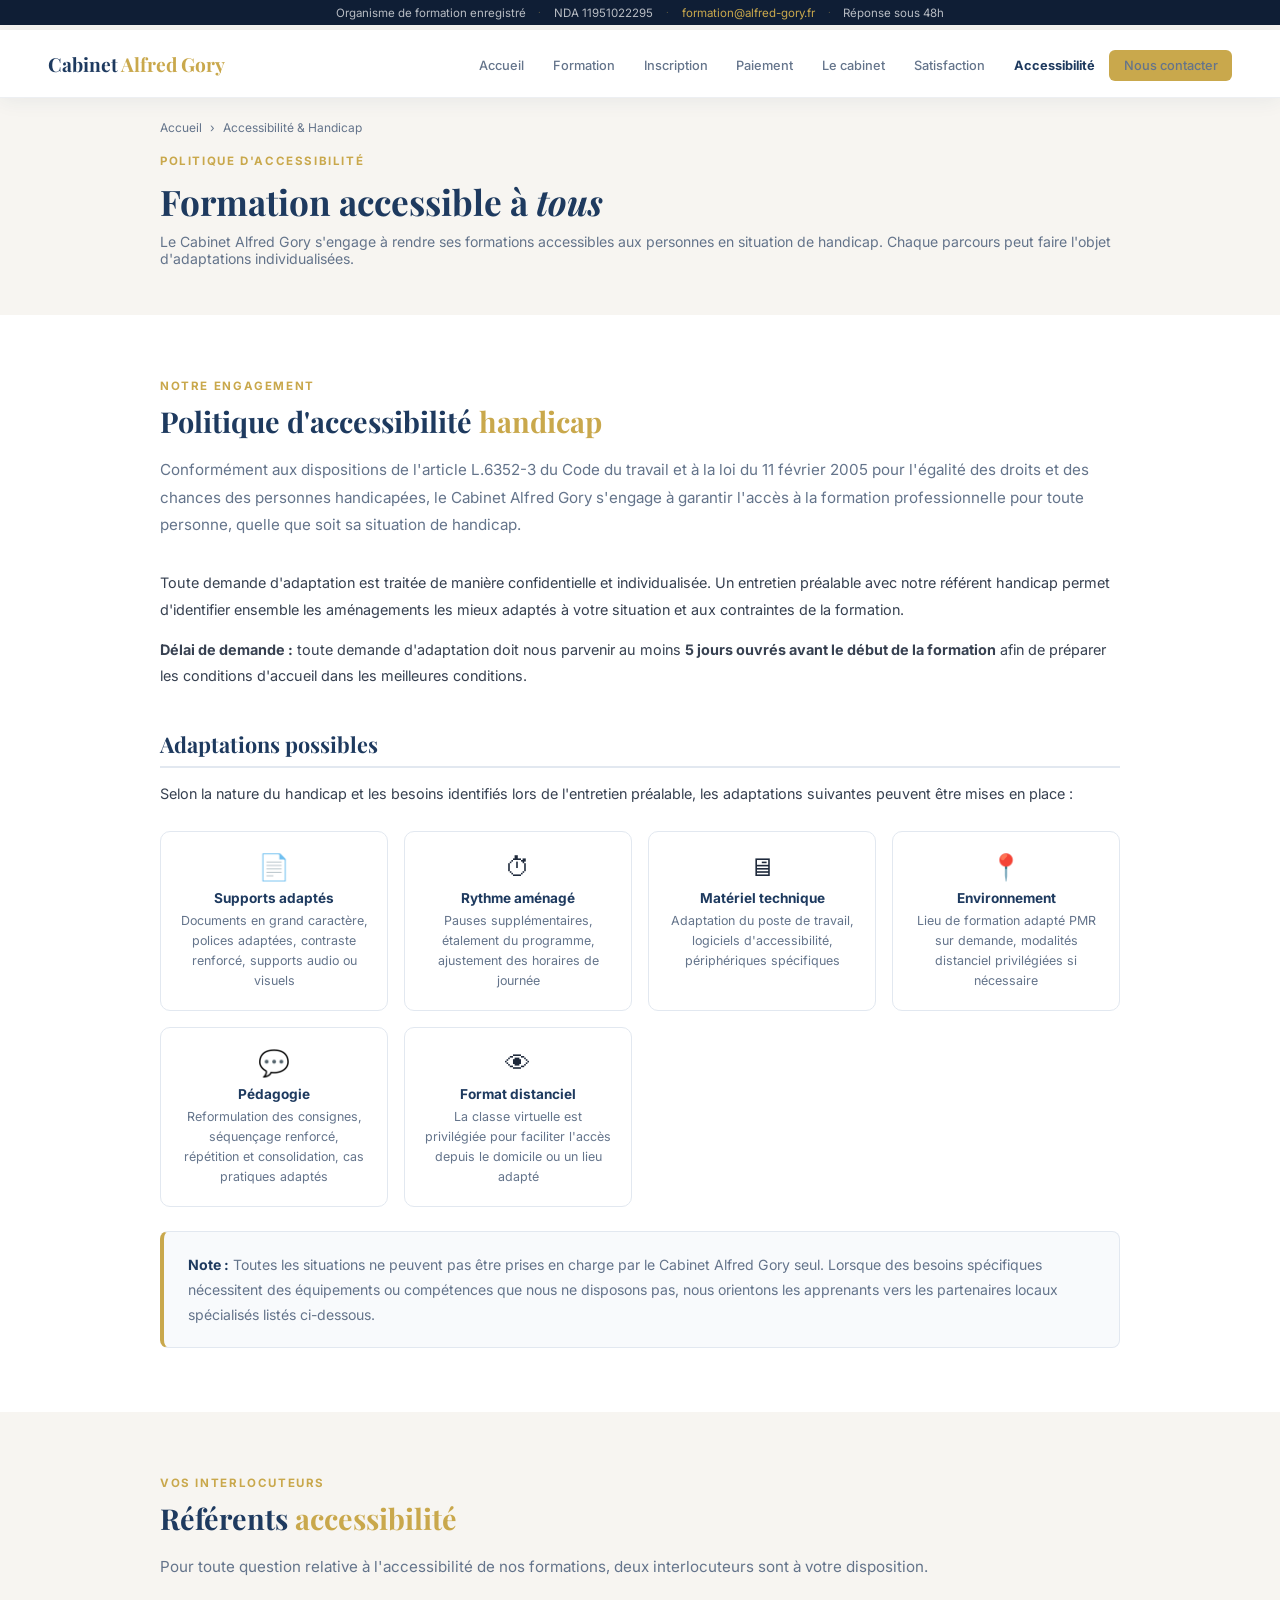
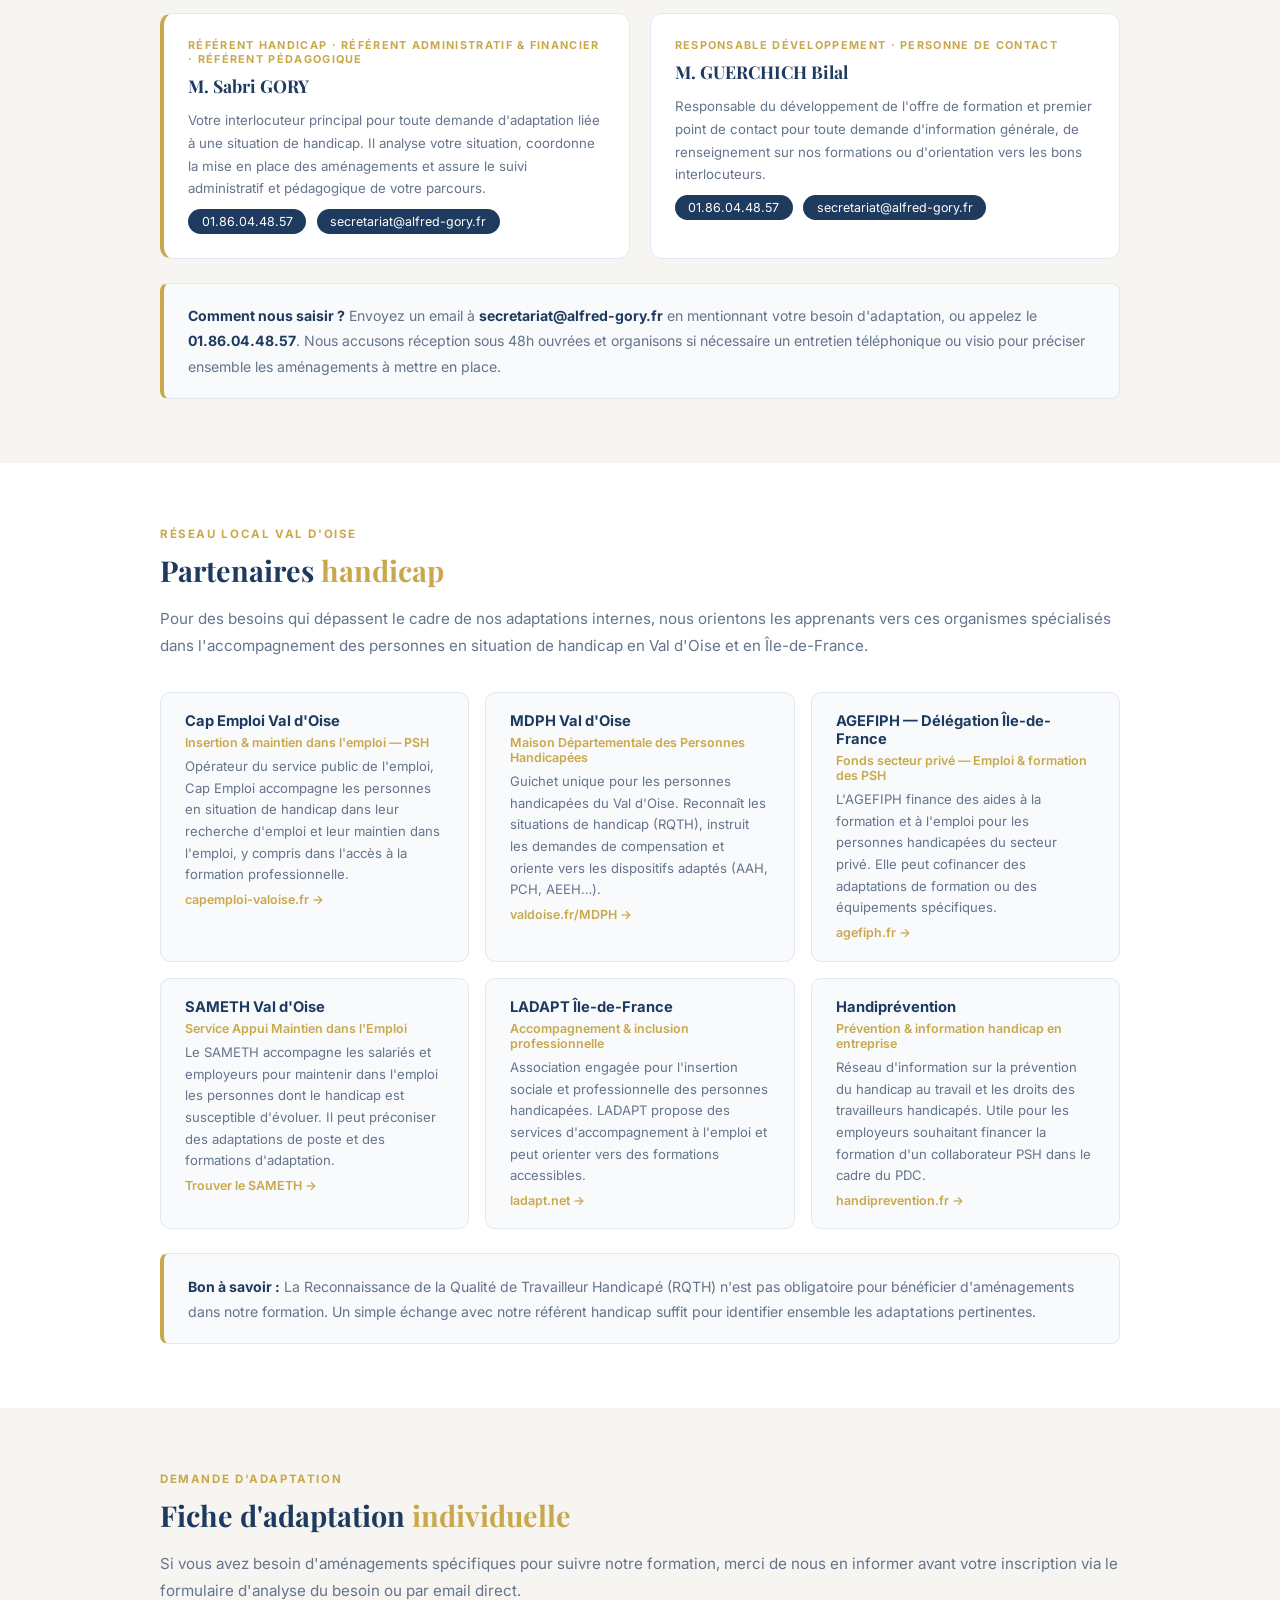
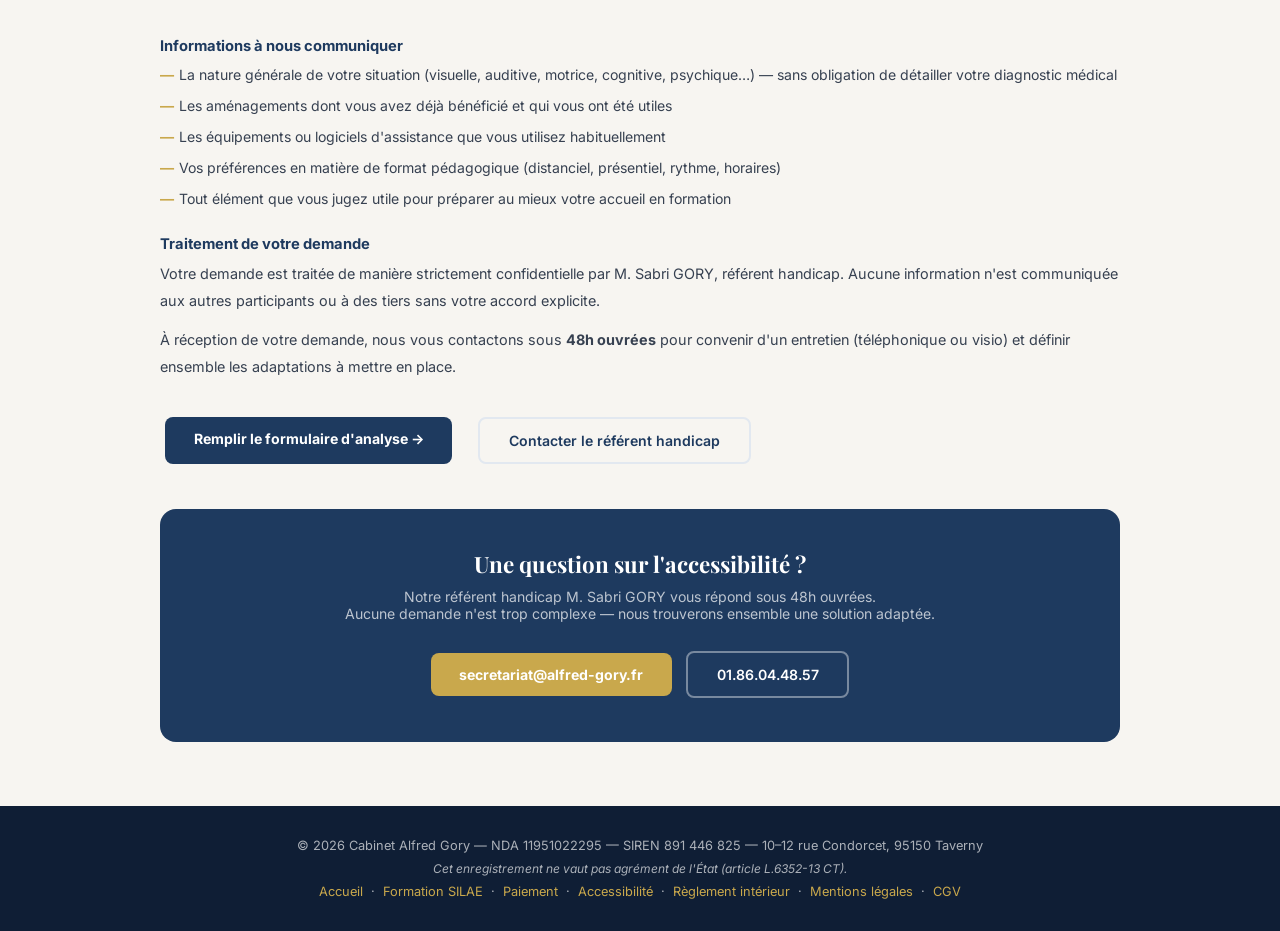
==== commit ffd00ce1: "Mobile responsive + SEO : menu hamburger, sitemap.xml, robots.txt, meta tags - Menu mobile (hamburge" ====
--- a/accessibilite.html
+++ b/accessibilite.html
@@ -74,7 +74,13 @@
     footer{background:var(--primary-dark);color:rgba(255,255,255,0.65);padding:2rem;text-align:center;font-size:0.8rem}
     footer a{color:var(--accent-dark);text-decoration:none}
     footer p+p{margin-top:0.5rem}
-  </style>
+    .hamburger { display: none; flex-direction: column; gap: 5px; cursor: pointer; padding: 4px; }
+    .hamburger span { width: 22px; height: 2px; background: var(--primary); border-radius: 2px; transition: 0.3s; }
+    .mobile-menu { display: none; position: fixed; top: 0; left: 0; right: 0; bottom: 0; background: #fff; z-index: 2000; flex-direction: column; align-items: center; justify-content: center; gap: 1.8rem; }
+    .mobile-menu.open { display: flex; }
+    .mobile-menu a { font-size: 1.25rem; color: var(--primary); font-family: 'Playfair Display', serif; text-decoration: none; font-weight: 600; }
+    .mobile-menu a:hover { color: var(--accent-dark); }
+    .mobile-close { position: absolute; top: 1.5rem; right: 1.5rem; background: none; border: none; font-size: 1.6rem; cursor: pointer; color: var(--primary); }  </style>
 </head>
 <body>
 
@@ -92,14 +98,25 @@
   <a class="logo" href="index.html">Cabinet <span>Alfred Gory</span></a>
   <ul class="nav-links">
     <li><a href="index.html">Accueil</a></li>
-    <li><a href="formations.html">Formation SILAE</a></li>
+    <li><a href="formations.html">Formation</a></li>
+    <li><a href="inscription.html">Inscription</a></li>
     <li><a href="financement.html">Paiement</a></li>
+    <li><a href="cabinet.html">Le cabinet</a></li>
+    <li><a href="satisfaction.html">Satisfaction</a></li>
     <li><a href="accessibilite.html" class="active">Accessibilité</a></li>
-    <li><a href="reglement-interieur.html">Règlement intérieur</a></li>
-    <li><a href="satisfaction.html">Satisfaction</a></li>
-    <li><a href="mailto:formation@alfred-gory.fr" class="nav-cta">Nous contacter</a></li>
-  </ul>
+    <li><a href="contact.html" class="nav-cta">Nous contacter</a></li></ul>
 </nav>
+<div class="mobile-menu" id="mobileMenu">
+  <button class="mobile-close" onclick="toggleMenu()">✕</button>
+  <a href="index.html" onclick="toggleMenu()">Accueil</a>
+  <a href="formations.html" onclick="toggleMenu()">Formation</a>
+  <a href="inscription.html" onclick="toggleMenu()">Inscription</a>
+  <a href="financement.html" onclick="toggleMenu()">Paiement</a>
+  <a href="cabinet.html" onclick="toggleMenu()">Le cabinet</a>
+  <a href="satisfaction.html" onclick="toggleMenu()">Satisfaction</a>
+  <a href="accessibilite.html" onclick="toggleMenu()">Accessibilité</a>
+  <a href="contact.html" onclick="toggleMenu()">Contact</a>
+</div>
 
 <div class="page-hero">
   <div style="max-width:960px;margin:0 auto">
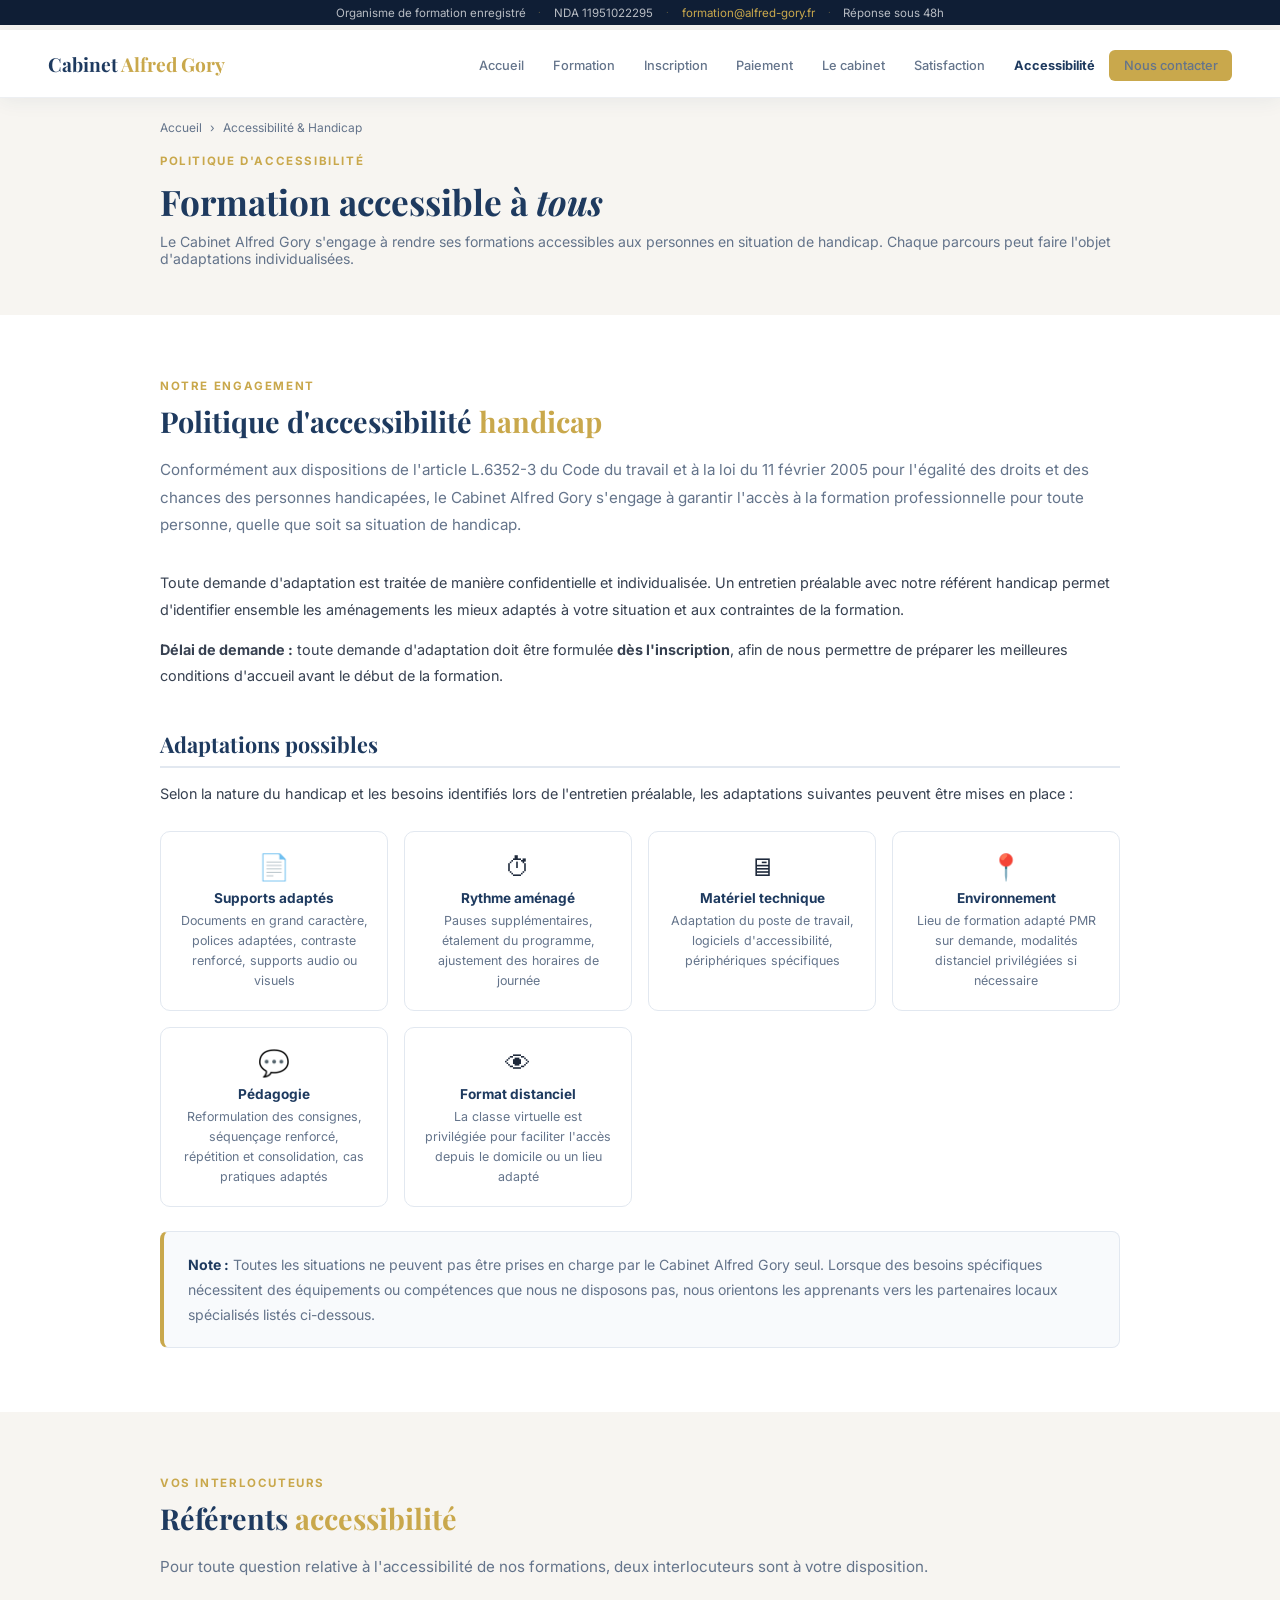
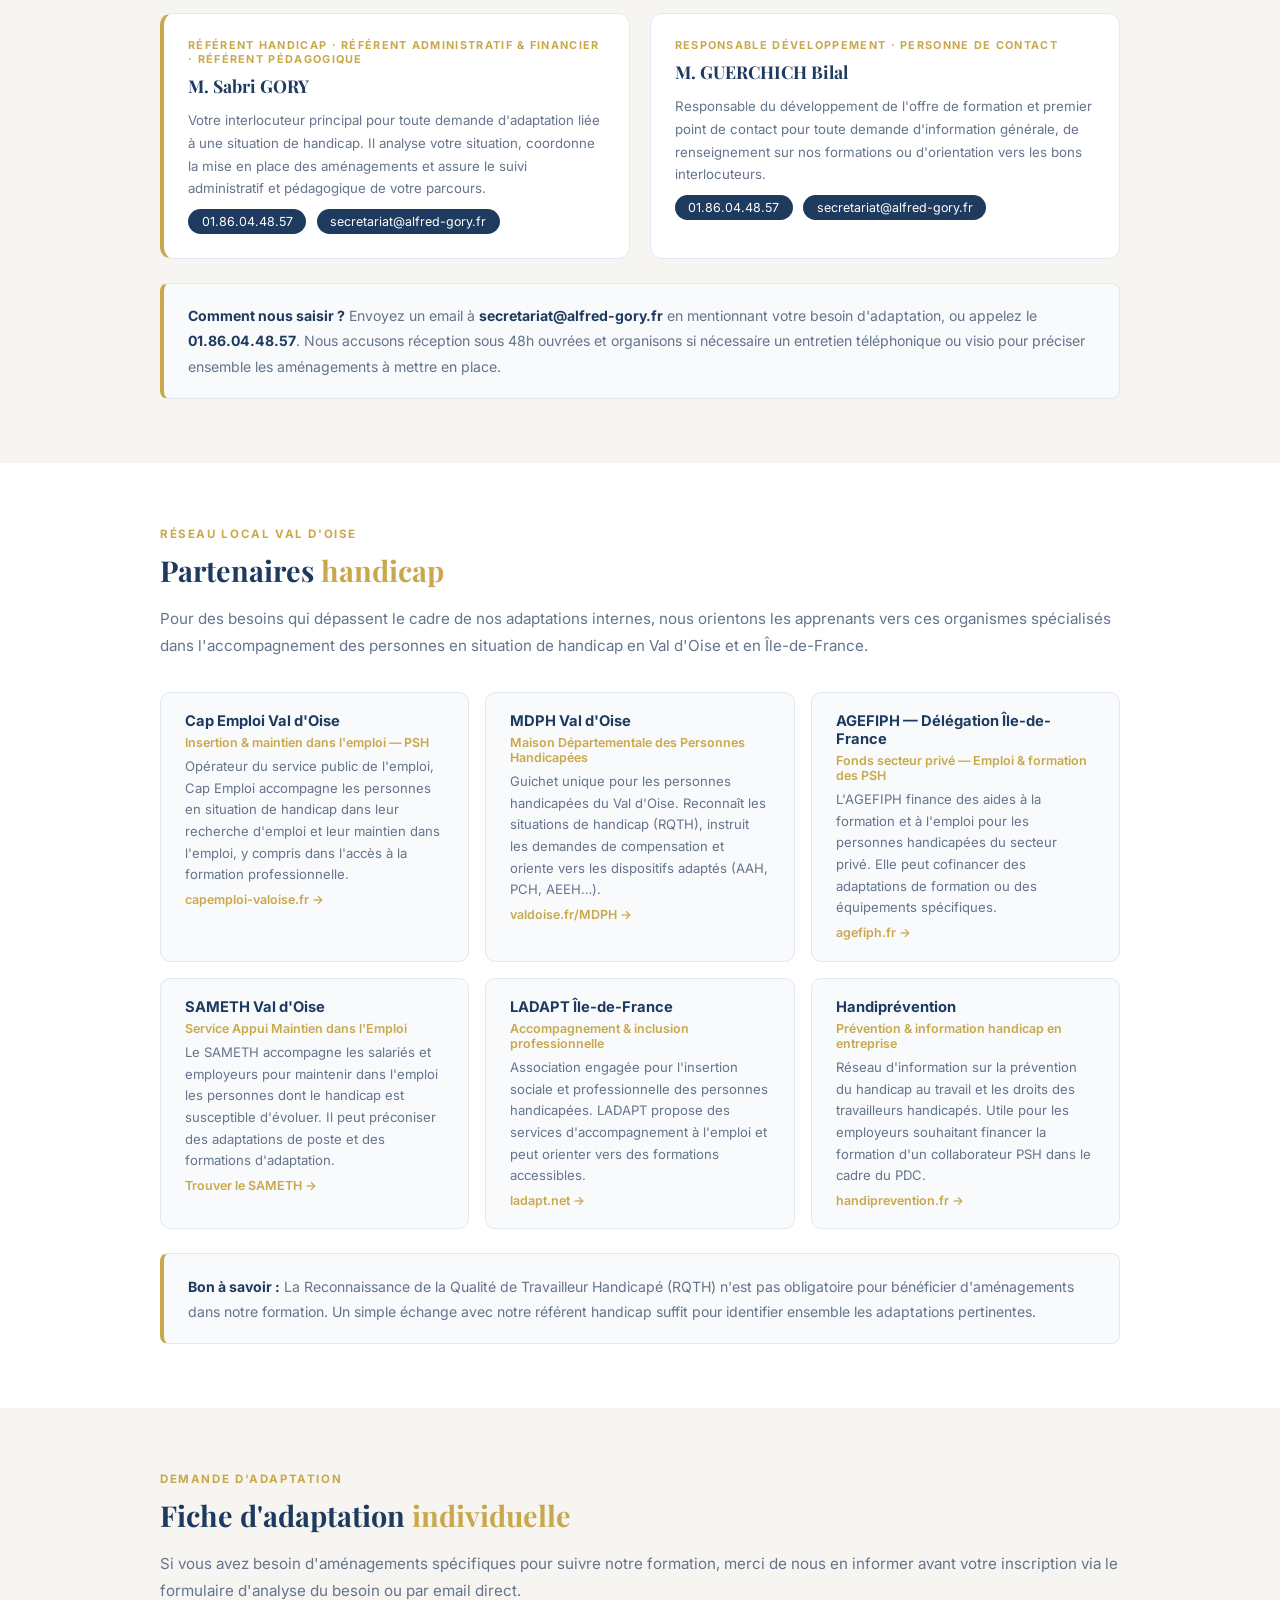
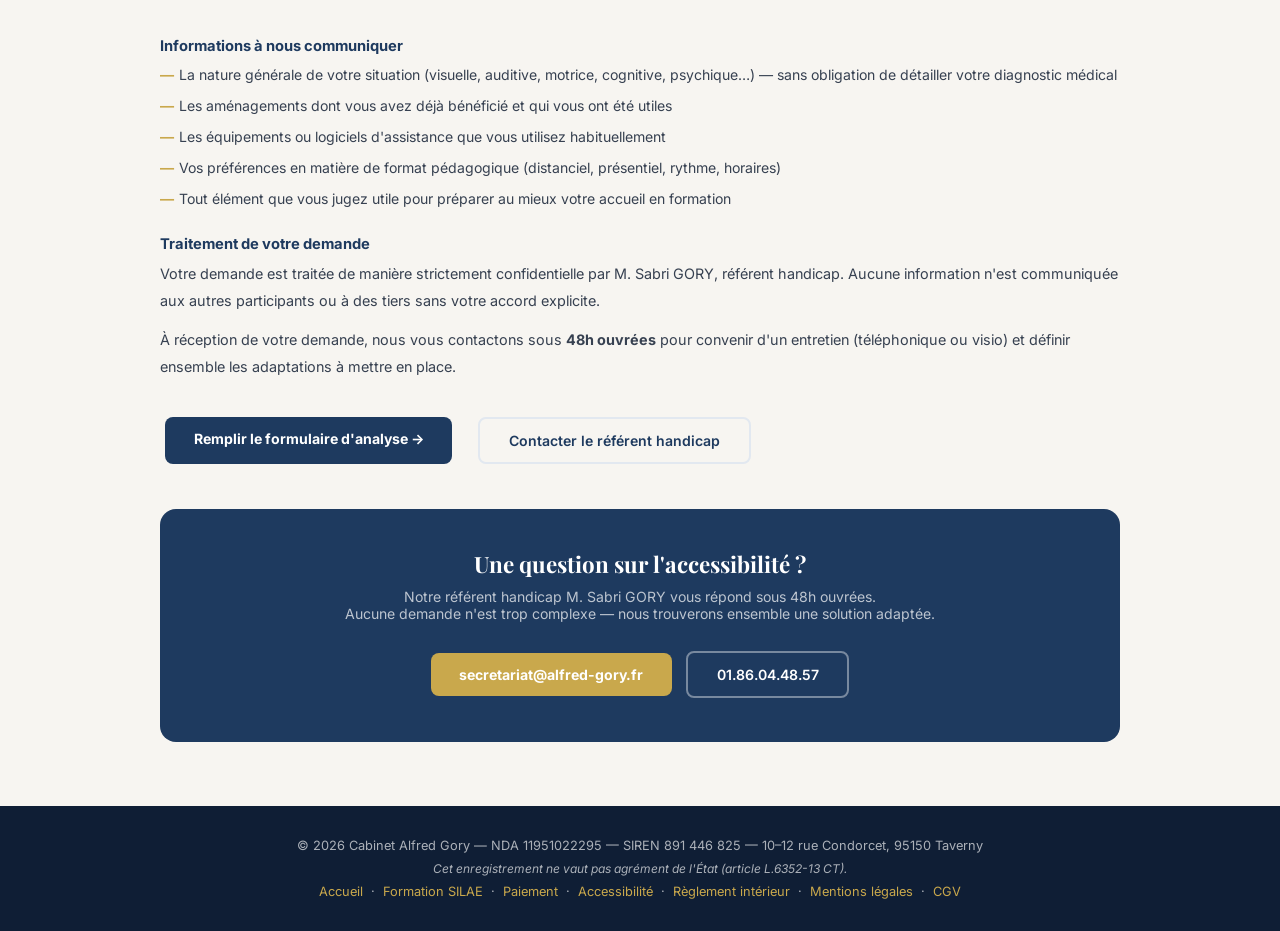
==== commit a2283314: "Accessibilité : délai adaptation reformulé dès l'inscription Co-Authored-By: Claude Sonnet 4.6 <nore" ====
--- a/accessibilite.html
+++ b/accessibilite.html
@@ -135,7 +135,7 @@
     <p class="section-lead">Conformément aux dispositions de l'article L.6352-3 du Code du travail et à la loi du 11 février 2005 pour l'égalité des droits et des chances des personnes handicapées, le Cabinet Alfred Gory s'engage à garantir l'accès à la formation professionnelle pour toute personne, quelle que soit sa situation de handicap.</p>
 
     <p class="ml-p">Toute demande d'adaptation est traitée de manière confidentielle et individualisée. Un entretien préalable avec notre référent handicap permet d'identifier ensemble les aménagements les mieux adaptés à votre situation et aux contraintes de la formation.</p>
-    <p class="ml-p"><strong>Délai de demande :</strong> toute demande d'adaptation doit nous parvenir au moins <strong>5 jours ouvrés avant le début de la formation</strong> afin de préparer les conditions d'accueil dans les meilleures conditions.</p>
+    <p class="ml-p"><strong>Délai de demande :</strong> toute demande d'adaptation doit être formulée <strong>dès l'inscription</strong>, afin de nous permettre de préparer les meilleures conditions d'accueil avant le début de la formation.</p>
 
     <h2 class="ml-h2">Adaptations possibles</h2>
     <p class="ml-p">Selon la nature du handicap et les besoins identifiés lors de l'entretien préalable, les adaptations suivantes peuvent être mises en place :</p>
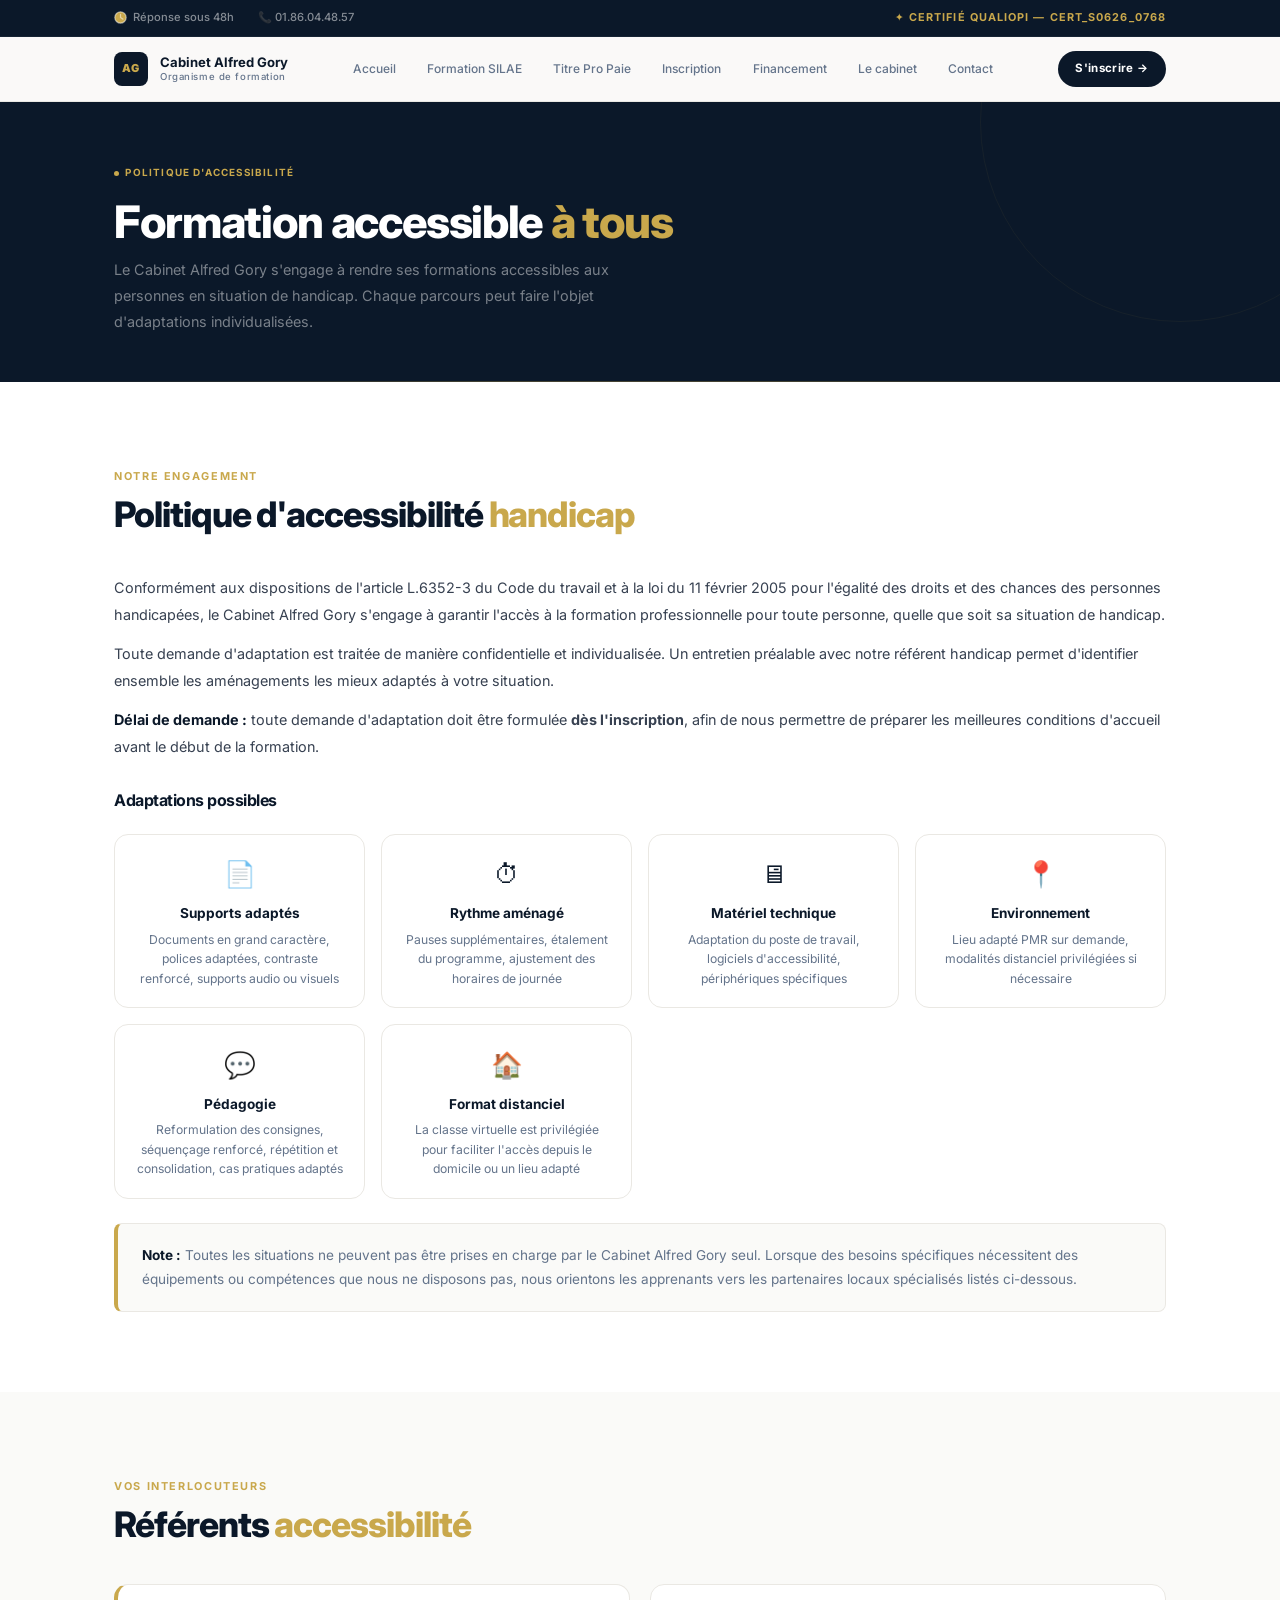
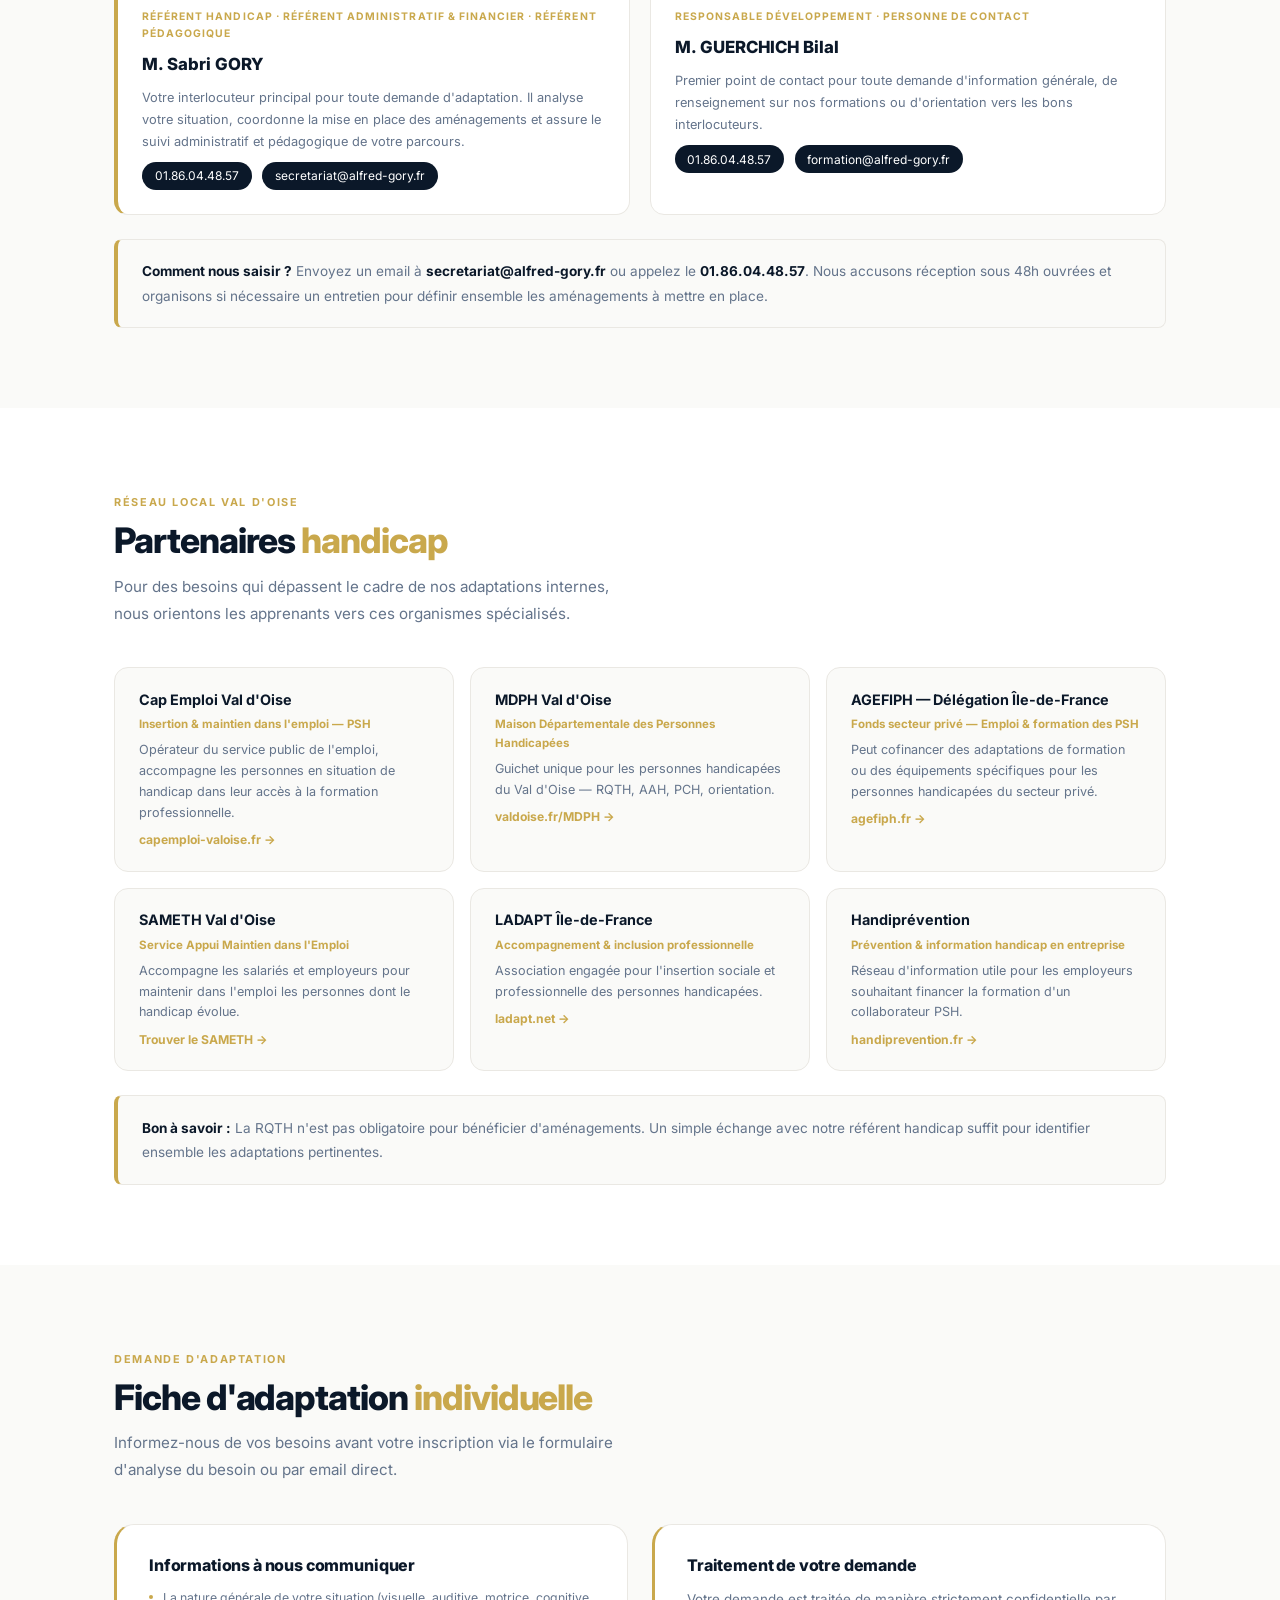
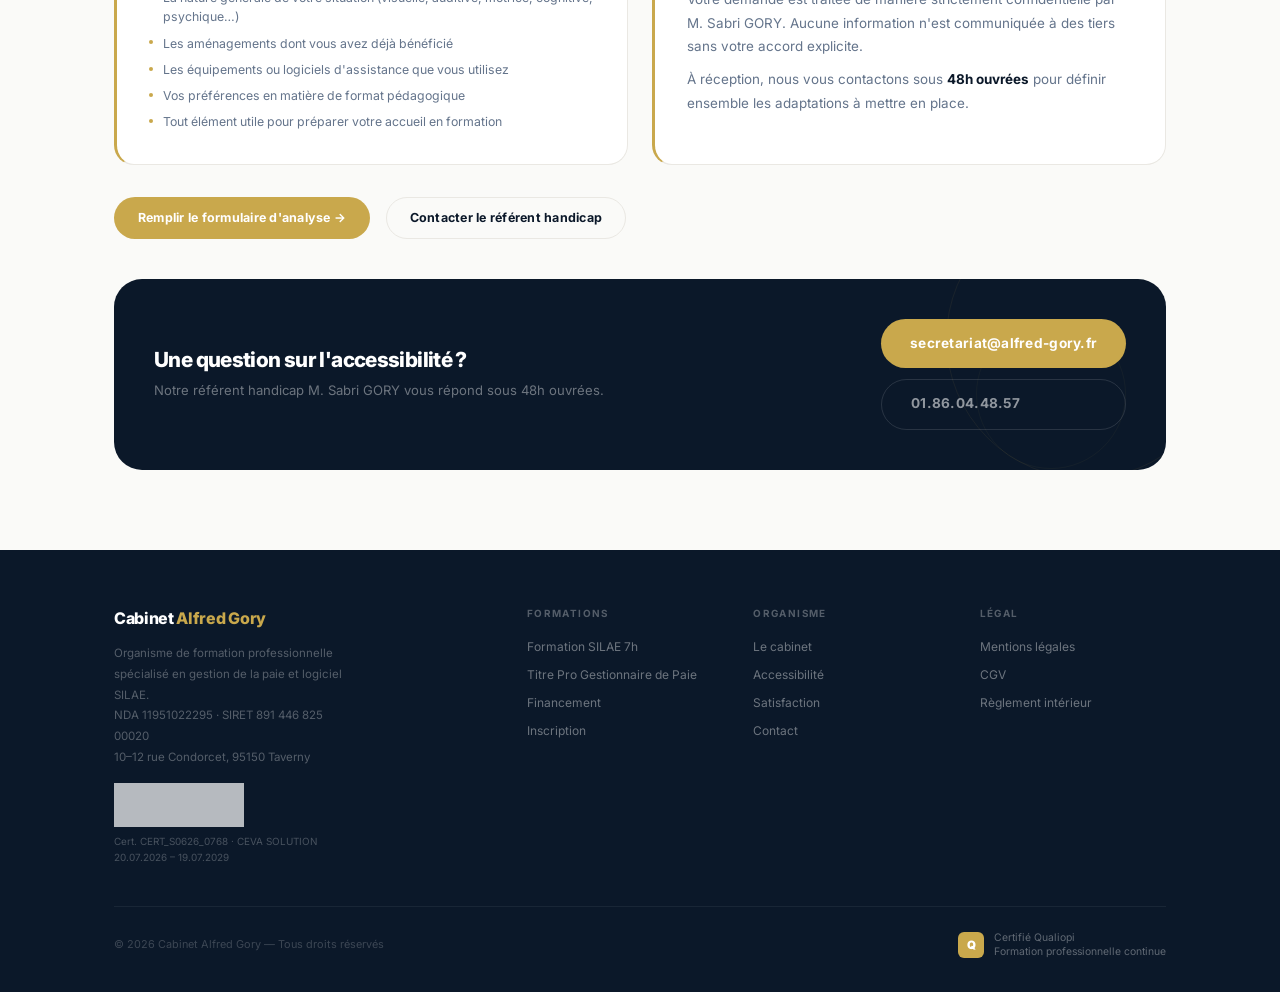
==== commit e89286b8: "Refonte complète V3 — design futuriste cream/navy/gold - Nouveau design system partagé (style.css + " ====
--- a/accessibilite.html
+++ b/accessibilite.html
@@ -1,316 +1,244 @@
-﻿<!DOCTYPE html>
+<!DOCTYPE html>
 <html lang="fr">
 <head>
-  <meta charset="UTF-8" />
-  <meta name="viewport" content="width=device-width, initial-scale=1.0" />
-  <title>Accessibilité & Handicap — Cabinet Alfred Gory</title>
-  <meta name="description" content="Politique d'accessibilité du Cabinet Alfred Gory : adaptations pédagogiques, référent handicap, partenaires locaux Val d'Oise. Formation SILAE accessible à tous." />
-  <link rel="canonical" href="https://www.alfred-gory.com/accessibilite.html" />
-  <script async src="https://www.googletagmanager.com/gtag/js?id=G-XXXXXXXXXX"></script>
-  <script>window.dataLayer=window.dataLayer||[];function gtag(){dataLayer.push(arguments);}gtag('js',new Date());gtag('config','G-XXXXXXXXXX');</script>
-  <link rel="preconnect" href="https://fonts.googleapis.com" />
-  <link rel="preconnect" href="https://fonts.gstatic.com" crossorigin />
-  <link href="https://fonts.googleapis.com/css2?family=Playfair+Display:wght@400;600;700&family=Inter:wght@300;400;500;600&display=swap" rel="stylesheet" />
+  <meta charset="UTF-8"/>
+  <meta name="viewport" content="width=device-width,initial-scale=1.0"/>
+  <title>Accessibilité &amp; Handicap — Cabinet Alfred Gory</title>
+  <meta name="description" content="Politique d'accessibilité du Cabinet Alfred Gory : adaptations pédagogiques, référent handicap, partenaires locaux Val d'Oise. Formation SILAE accessible à tous."/>
+  <link rel="canonical" href="https://www.alfred-gory.com/accessibilite.html"/>
+  <link rel="preconnect" href="https://fonts.googleapis.com"/>
+  <link rel="preconnect" href="https://fonts.gstatic.com" crossorigin/>
+  <link href="https://fonts.googleapis.com/css2?family=Inter:wght@300;400;500;600;700;800;900&display=swap" rel="stylesheet"/>
+  <link rel="stylesheet" href="style.css"/>
   <style>
-    :root{--primary:#1e3a5f;--primary-dark:#0f1e35;--accent-dark:#c9a84c;--bg:#ffffff;--bg-alt:#f8fafc;--bg-warm:#f7f5f1;--text:#1e293b;--muted:#64748b;--border:#e2e8f0}
-    *{margin:0;padding:0;box-sizing:border-box}html{scroll-behavior:smooth}body{font-family:'Inter',sans-serif;background:var(--bg);color:var(--text)}
-    #topbar{position:fixed;top:0;left:0;right:0;z-index:1100;background:var(--primary-dark)}
-    #topbar-inner{display:flex;align-items:center;justify-content:center;gap:0 0.8rem;padding:0.35rem 1rem;font-size:0.72rem}
-    .tb-item{color:rgba(255,255,255,0.7)}.tb-sep{color:rgba(201,168,76,0.4);font-size:0.6rem}.tb-link{color:var(--accent-dark);text-decoration:none}
-    nav{position:fixed;top:30px;left:0;right:0;z-index:1000;height:68px;padding:0 3rem;display:flex;justify-content:space-between;align-items:center;background:rgba(255,255,255,0.97);backdrop-filter:blur(20px);border-bottom:1px solid rgba(30,58,95,0.08);box-shadow:0 2px 20px rgba(30,58,95,0.07)}
-    .logo{font-family:'Playfair Display',serif;font-size:1.2rem;color:var(--primary);font-weight:700;text-decoration:none}.logo span{color:var(--accent-dark)}
-    .nav-links{display:flex;list-style:none;gap:0}.nav-links a{color:var(--muted);font-size:0.8rem;font-weight:500;text-decoration:none;padding:0.5rem 0.9rem}.nav-links a:hover{color:var(--primary)}.nav-links a.active{color:var(--primary);font-weight:700}
-    .nav-cta{background:var(--accent-dark);color:#fff;padding:0.55rem 1.3rem;border-radius:6px;font-size:0.8rem;font-weight:700;text-decoration:none}
-    @media(max-width:900px){.nav-links,.nav-cta{display:none}nav{padding:0 1.5rem}}
-    .page-hero{padding:7.5rem 3rem 3rem;background:var(--bg-warm)}
-    .breadcrumb{display:flex;align-items:center;gap:0.5rem;font-size:0.75rem;color:var(--muted);margin-bottom:1.2rem}.breadcrumb a{color:var(--muted);text-decoration:none}
-    .page-eyebrow{font-size:0.72rem;font-weight:700;letter-spacing:0.14em;text-transform:uppercase;color:var(--accent-dark);margin-bottom:0.6rem;display:block}
-    .page-hero h1{font-family:'Playfair Display',serif;font-size:2.2rem;color:var(--primary);font-weight:700;margin-bottom:0.5rem}
-    .page-hero-sub{color:var(--muted);font-size:0.88rem}
-    .section{padding:4rem 3rem}
-    .container{max-width:960px;margin:0 auto}
-    .section-label{font-size:0.72rem;font-weight:700;letter-spacing:0.14em;text-transform:uppercase;color:var(--accent-dark);margin-bottom:0.6rem}
-    .section-title{font-family:'Playfair Display',serif;font-size:1.8rem;color:var(--primary);font-weight:700;margin-bottom:1rem}
-    .section-title span{color:var(--accent-dark)}
-    .section-lead{color:var(--muted);font-size:0.95rem;line-height:1.8;margin-bottom:2rem}
-    /* Blocs texte */
-    .ml-h2{font-family:'Playfair Display',serif;font-size:1.35rem;color:var(--primary);font-weight:700;margin:2.5rem 0 0.8rem;padding-bottom:0.5rem;border-bottom:2px solid var(--border)}
-    .ml-h3{font-size:0.92rem;font-weight:700;color:var(--primary);margin:1.5rem 0 0.5rem}
-    .ml-p{font-size:0.9rem;color:#374151;line-height:1.85;margin-bottom:0.8rem}
-    .ml-list{list-style:none;padding:0;margin-bottom:1rem;display:flex;flex-direction:column;gap:0.45rem}
-    .ml-list li{font-size:0.88rem;color:#374151;padding-left:1.2rem;position:relative;line-height:1.7}
-    .ml-list li::before{content:"—";position:absolute;left:0;color:var(--accent-dark);font-weight:700}
-    /* Contacts ref */
+    .adapt-grid{display:grid;grid-template-columns:repeat(auto-fit,minmax(200px,1fr));gap:1rem;margin:1.5rem 0}
+    .adapt-card{background:#fff;border:1px solid var(--border);border-radius:var(--r);padding:1.2rem;text-align:center}
+    .adapt-icon{font-size:1.6rem;margin-bottom:.5rem}
+    .adapt-title{font-size:.85rem;font-weight:700;color:var(--navy);margin-bottom:.3rem}
+    .adapt-desc{font-size:.76rem;color:var(--slate);line-height:1.6}
     .ref-grid{display:grid;grid-template-columns:repeat(auto-fit,minmax(260px,1fr));gap:1.2rem;margin:1.5rem 0}
-    .ref-card{background:#fff;border:1px solid var(--border);border-radius:12px;padding:1.5rem}
-    .ref-card.primary{border-left:4px solid var(--accent-dark)}
-    .ref-role{font-size:0.68rem;font-weight:700;letter-spacing:0.12em;text-transform:uppercase;color:var(--accent-dark);margin-bottom:0.5rem}
-    .ref-name{font-family:'Playfair Display',serif;font-size:1.1rem;color:var(--primary);font-weight:700;margin-bottom:0.8rem}
-    .ref-detail{font-size:0.83rem;color:var(--muted);line-height:1.7}
-    .ref-pill{display:inline-block;background:var(--primary);color:#fff;padding:0.3rem 0.85rem;border-radius:50px;font-size:0.78rem;text-decoration:none;margin-top:0.6rem;margin-right:0.4rem}
-    .ref-pill:hover{opacity:0.85}
-    /* Partenaires */
-    .partner-grid{display:grid;grid-template-columns:repeat(auto-fit,minmax(280px,1fr));gap:1rem;margin:1.5rem 0}
-    .partner-card{background:var(--bg-alt);border:1px solid var(--border);border-radius:10px;padding:1.2rem 1.5rem}
-    .partner-name{font-weight:700;color:var(--primary);font-size:0.92rem;margin-bottom:0.3rem}
-    .partner-role{font-size:0.78rem;color:var(--accent-dark);font-weight:600;margin-bottom:0.4rem}
-    .partner-desc{font-size:0.82rem;color:var(--muted);line-height:1.65}
-    .partner-link{display:inline-block;font-size:0.78rem;color:var(--accent-dark);text-decoration:none;margin-top:0.4rem;font-weight:600}
-    /* Adaptations */
-    .adapt-grid{display:grid;grid-template-columns:repeat(auto-fit,minmax(220px,1fr));gap:1rem;margin:1.5rem 0}
-    .adapt-card{background:#fff;border:1px solid var(--border);border-radius:10px;padding:1.2rem;text-align:center}
-    .adapt-icon{font-size:1.6rem;margin-bottom:0.5rem}
-    .adapt-title{font-size:0.85rem;font-weight:700;color:var(--primary);margin-bottom:0.3rem}
-    .adapt-desc{font-size:0.78rem;color:var(--muted);line-height:1.6}
-    /* Info box */
-    .info-box{background:var(--bg-alt);border:1px solid var(--border);border-left:4px solid var(--accent-dark);border-radius:8px;padding:1.2rem 1.5rem;font-size:0.88rem;color:var(--muted);line-height:1.8;margin-top:1.5rem}
-    .info-box strong{color:var(--primary)}
-    /* CTA */
-    .cta-block{background:var(--primary);border-radius:16px;padding:2.5rem;text-align:center;margin-top:3rem}
-    .cta-block h3{font-family:'Playfair Display',serif;color:#fff;font-size:1.4rem;margin-bottom:0.6rem}
-    .cta-block p{color:rgba(255,255,255,0.7);font-size:0.88rem;margin-bottom:1.5rem}
-    .btn-primary{display:inline-block;background:var(--accent-dark);color:#fff;padding:0.8rem 1.8rem;border-radius:8px;font-weight:700;font-size:0.88rem;text-decoration:none;margin:0.3rem}
-    .btn-outline{display:inline-block;background:transparent;color:#fff;border:2px solid rgba(255,255,255,0.4);padding:0.8rem 1.8rem;border-radius:8px;font-weight:600;font-size:0.88rem;text-decoration:none;margin:0.3rem}
-    footer{background:var(--primary-dark);color:rgba(255,255,255,0.65);padding:2rem;text-align:center;font-size:0.8rem}
-    footer a{color:var(--accent-dark);text-decoration:none}
-    footer p+p{margin-top:0.5rem}
-    .hamburger { display: none; flex-direction: column; gap: 5px; cursor: pointer; padding: 4px; }
-    .hamburger span { width: 22px; height: 2px; background: var(--primary); border-radius: 2px; transition: 0.3s; }
-    .mobile-menu { display: none; position: fixed; top: 0; left: 0; right: 0; bottom: 0; background: #fff; z-index: 2000; flex-direction: column; align-items: center; justify-content: center; gap: 1.8rem; }
-    .mobile-menu.open { display: flex; }
-    .mobile-menu a { font-size: 1.25rem; color: var(--primary); font-family: 'Playfair Display', serif; text-decoration: none; font-weight: 600; }
-    .mobile-menu a:hover { color: var(--accent-dark); }
-    .mobile-close { position: absolute; top: 1.5rem; right: 1.5rem; background: none; border: none; font-size: 1.6rem; cursor: pointer; color: var(--primary); }  </style>
+    .ref-card{background:#fff;border:1px solid var(--border);border-radius:var(--r);padding:1.5rem}
+    .ref-card.gold-left{border-left:4px solid var(--gold)}
+    .ref-role{font-size:.65rem;font-weight:700;letter-spacing:.1em;text-transform:uppercase;color:var(--gold);margin-bottom:.5rem}
+    .ref-name{font-size:1.05rem;font-weight:800;color:var(--navy);margin-bottom:.6rem}
+    .ref-detail{font-size:.8rem;color:var(--slate);line-height:1.7}
+    .ref-pill{display:inline-block;background:var(--navy);color:#fff;padding:.28rem .8rem;border-radius:50px;font-size:.75rem;text-decoration:none;margin-top:.6rem;margin-right:.4rem}
+    .partner-grid{display:grid;grid-template-columns:repeat(auto-fit,minmax(270px,1fr));gap:1rem;margin:1.5rem 0}
+    .partner-card{background:var(--cream);border:1px solid var(--border);border-radius:var(--r);padding:1.2rem 1.5rem}
+    .partner-name{font-weight:700;color:var(--navy);font-size:.9rem;margin-bottom:.3rem}
+    .partner-role{font-size:.72rem;color:var(--gold);font-weight:700;margin-bottom:.4rem}
+    .partner-desc{font-size:.79rem;color:var(--slate);line-height:1.65}
+    .partner-link{display:inline-block;font-size:.76rem;color:var(--gold);text-decoration:none;margin-top:.4rem;font-weight:700}
+    .prose p{font-size:.9rem;color:#374151;line-height:1.85;margin-bottom:.8rem}
+    .prose ul{list-style:none;padding:0;margin-bottom:1rem;display:flex;flex-direction:column;gap:.45rem}
+    .prose ul li{font-size:.86rem;color:#374151;padding-left:1.2rem;position:relative;line-height:1.7}
+    .prose ul li::before{content:"—";position:absolute;left:0;color:var(--gold);font-weight:700}
+    .info-box{background:var(--cream);border:1px solid var(--border);border-left:4px solid var(--gold);border-radius:8px;padding:1.2rem 1.5rem;font-size:.85rem;color:var(--slate);line-height:1.8;margin-top:1.5rem}
+    .info-box strong{color:var(--navy)}
+  </style>
 </head>
 <body>
 
-<div id="topbar"><div id="topbar-inner">
-  <span class="tb-item">Organisme de formation enregistré</span>
-  <span class="tb-sep">·</span>
-  <span class="tb-item">NDA 11951022295</span>
-  <span class="tb-sep">·</span>
-  <a href="mailto:formation@alfred-gory.fr" class="tb-link">formation@alfred-gory.fr</a>
-  <span class="tb-sep">·</span>
-  <span class="tb-item">Réponse sous 48h</span>
-</div></div>
-
-<nav>
-  <a class="logo" href="index.html">Cabinet <span>Alfred Gory</span></a>
-  <ul class="nav-links">
-    <li><a href="index.html">Accueil</a></li>
-    <li><a href="formations.html">Formation</a></li>
-    <li><a href="inscription.html">Inscription</a></li>
-    <li><a href="financement.html">Paiement</a></li>
-    <li><a href="cabinet.html">Le cabinet</a></li>
-    <li><a href="satisfaction.html">Satisfaction</a></li>
-    <li><a href="accessibilite.html" class="active">Accessibilité</a></li>
-    <li><a href="contact.html" class="nav-cta">Nous contacter</a></li></ul>
+<!-- TOPBAR -->
+<div class="topbar">
+  <div class="container">
+    <div class="topbar-left">
+      <div class="topbar-item"><svg viewBox="0 0 16 16" fill="none"><circle cx="8" cy="8" r="7" stroke="currentColor" stroke-width="1.5"/><path d="M8 4v4l3 2" stroke="currentColor" stroke-width="1.5" stroke-linecap="round"/></svg> Réponse sous 48h</div>
+      <div class="topbar-item">📞 01.86.04.48.57</div>
+    </div>
+    <div class="topbar-qualiopi">✦ Certifié Qualiopi — CERT_S0626_0768</div>
+  </div>
+</div>
+
+<!-- NAV -->
+<nav class="navbar" id="navbar">
+  <div class="container">
+    <a class="nav-logo" href="index.html"><div class="nav-logo-icon">AG</div><div class="nav-logo-text">Cabinet Alfred Gory<span>Organisme de formation</span></div></a>
+    <div class="nav-links">
+      <a class="nav-link" href="index.html">Accueil</a>
+      <a class="nav-link" href="formations.html">Formation SILAE</a>
+      <a class="nav-link" href="titre-pro-gestionnaire-paie.html">Titre Pro Paie</a>
+      <a class="nav-link" href="inscription.html">Inscription</a>
+      <a class="nav-link" href="financement.html">Financement</a>
+      <a class="nav-link" href="cabinet.html">Le cabinet</a>
+      <a class="nav-link" href="contact.html">Contact</a>
+    </div>
+    <a class="nav-cta" href="inscription.html">S'inscrire →</a>
+    <button class="nav-burger" id="navBurger" aria-label="Menu"><span></span><span></span><span></span></button>
+  </div>
 </nav>
-<div class="mobile-menu" id="mobileMenu">
-  <button class="mobile-close" onclick="toggleMenu()">✕</button>
-  <a href="index.html" onclick="toggleMenu()">Accueil</a>
-  <a href="formations.html" onclick="toggleMenu()">Formation</a>
-  <a href="inscription.html" onclick="toggleMenu()">Inscription</a>
-  <a href="financement.html" onclick="toggleMenu()">Paiement</a>
-  <a href="cabinet.html" onclick="toggleMenu()">Le cabinet</a>
-  <a href="satisfaction.html" onclick="toggleMenu()">Satisfaction</a>
-  <a href="accessibilite.html" onclick="toggleMenu()">Accessibilité</a>
-  <a href="contact.html" onclick="toggleMenu()">Contact</a>
+<div class="mobile-nav" id="mobileNav">
+  <div class="mobile-nav-header"><div class="nav-logo"><div class="nav-logo-icon">AG</div><div class="nav-logo-text">Cabinet Alfred Gory<span>Organisme de formation</span></div></div><button class="mobile-nav-close" id="mobileNavClose">✕</button></div>
+  <div class="mobile-nav-links">
+    <a class="mobile-nav-link" href="index.html">Accueil</a>
+    <a class="mobile-nav-link" href="formations.html">Formation SILAE</a>
+    <a class="mobile-nav-link" href="titre-pro-gestionnaire-paie.html">Titre Pro Paie</a>
+    <a class="mobile-nav-link" href="inscription.html">Inscription</a>
+    <a class="mobile-nav-link" href="financement.html">Financement</a>
+    <a class="mobile-nav-link" href="cabinet.html">Le cabinet</a>
+    <a class="mobile-nav-link" href="accessibilite.html">Accessibilité</a>
+    <a class="mobile-nav-link" href="satisfaction.html">Satisfaction</a>
+    <a class="mobile-nav-link" href="contact.html">Contact</a>
+  </div>
+  <div class="mobile-nav-bottom"><a class="mobile-nav-cta" href="inscription.html">S'inscrire →</a></div>
 </div>
 
+<!-- PAGE HERO -->
 <div class="page-hero">
-  <div style="max-width:960px;margin:0 auto">
-    <div class="breadcrumb"><a href="index.html">Accueil</a><span>›</span><span>Accessibilité &amp; Handicap</span></div>
-    <span class="page-eyebrow">Politique d'accessibilité</span>
-    <h1>Formation accessible à <em>tous</em></h1>
-    <p class="page-hero-sub">Le Cabinet Alfred Gory s'engage à rendre ses formations accessibles aux personnes en situation de handicap. Chaque parcours peut faire l'objet d'adaptations individualisées.</p>
+  <div class="page-hero-geo"></div>
+  <div class="container">
+    <div class="page-hero-inner">
+      <div class="page-hero-badge">Politique d'accessibilité</div>
+      <h1>Formation accessible <span class="accent">à tous</span></h1>
+      <p>Le Cabinet Alfred Gory s'engage à rendre ses formations accessibles aux personnes en situation de handicap. Chaque parcours peut faire l'objet d'adaptations individualisées.</p>
+    </div>
   </div>
 </div>
 
 <!-- ENGAGEMENT -->
+<section class="section alt">
+  <div class="container">
+    <div class="section-header reveal">
+      <div class="section-eyebrow">Notre engagement</div>
+      <h2 class="section-title">Politique d'accessibilité <span class="accent">handicap</span></h2>
+    </div>
+    <div class="prose reveal">
+      <p>Conformément aux dispositions de l'article L.6352-3 du Code du travail et à la loi du 11 février 2005 pour l'égalité des droits et des chances des personnes handicapées, le Cabinet Alfred Gory s'engage à garantir l'accès à la formation professionnelle pour toute personne, quelle que soit sa situation de handicap.</p>
+      <p>Toute demande d'adaptation est traitée de manière confidentielle et individualisée. Un entretien préalable avec notre référent handicap permet d'identifier ensemble les aménagements les mieux adaptés à votre situation.</p>
+      <p><strong style="color:var(--navy)">Délai de demande :</strong> toute demande d'adaptation doit être formulée <strong>dès l'inscription</strong>, afin de nous permettre de préparer les meilleures conditions d'accueil avant le début de la formation.</p>
+    </div>
+
+    <h3 style="font-size:1rem;font-weight:700;color:var(--navy);margin:2rem 0 1rem" class="reveal">Adaptations possibles</h3>
+    <div class="adapt-grid reveal">
+      <div class="adapt-card"><div class="adapt-icon">📄</div><div class="adapt-title">Supports adaptés</div><div class="adapt-desc">Documents en grand caractère, polices adaptées, contraste renforcé, supports audio ou visuels</div></div>
+      <div class="adapt-card"><div class="adapt-icon">⏱</div><div class="adapt-title">Rythme aménagé</div><div class="adapt-desc">Pauses supplémentaires, étalement du programme, ajustement des horaires de journée</div></div>
+      <div class="adapt-card"><div class="adapt-icon">🖥</div><div class="adapt-title">Matériel technique</div><div class="adapt-desc">Adaptation du poste de travail, logiciels d'accessibilité, périphériques spécifiques</div></div>
+      <div class="adapt-card"><div class="adapt-icon">📍</div><div class="adapt-title">Environnement</div><div class="adapt-desc">Lieu adapté PMR sur demande, modalités distanciel privilégiées si nécessaire</div></div>
+      <div class="adapt-card"><div class="adapt-icon">💬</div><div class="adapt-title">Pédagogie</div><div class="adapt-desc">Reformulation des consignes, séquençage renforcé, répétition et consolidation, cas pratiques adaptés</div></div>
+      <div class="adapt-card"><div class="adapt-icon">🏠</div><div class="adapt-title">Format distanciel</div><div class="adapt-desc">La classe virtuelle est privilégiée pour faciliter l'accès depuis le domicile ou un lieu adapté</div></div>
+    </div>
+
+    <div class="info-box reveal">
+      <strong>Note :</strong> Toutes les situations ne peuvent pas être prises en charge par le Cabinet Alfred Gory seul. Lorsque des besoins spécifiques nécessitent des équipements ou compétences que nous ne disposons pas, nous orientons les apprenants vers les partenaires locaux spécialisés listés ci-dessous.
+    </div>
+  </div>
+</section>
+
+<!-- RÉFÉRENTS -->
 <section class="section">
   <div class="container">
-    <p class="section-label">Notre engagement</p>
-    <h2 class="section-title">Politique d'accessibilité <span>handicap</span></h2>
-    <p class="section-lead">Conformément aux dispositions de l'article L.6352-3 du Code du travail et à la loi du 11 février 2005 pour l'égalité des droits et des chances des personnes handicapées, le Cabinet Alfred Gory s'engage à garantir l'accès à la formation professionnelle pour toute personne, quelle que soit sa situation de handicap.</p>
-
-    <p class="ml-p">Toute demande d'adaptation est traitée de manière confidentielle et individualisée. Un entretien préalable avec notre référent handicap permet d'identifier ensemble les aménagements les mieux adaptés à votre situation et aux contraintes de la formation.</p>
-    <p class="ml-p"><strong>Délai de demande :</strong> toute demande d'adaptation doit être formulée <strong>dès l'inscription</strong>, afin de nous permettre de préparer les meilleures conditions d'accueil avant le début de la formation.</p>
-
-    <h2 class="ml-h2">Adaptations possibles</h2>
-    <p class="ml-p">Selon la nature du handicap et les besoins identifiés lors de l'entretien préalable, les adaptations suivantes peuvent être mises en place :</p>
-    <div class="adapt-grid">
-      <div class="adapt-card">
-        <div class="adapt-icon">📄</div>
-        <div class="adapt-title">Supports adaptés</div>
-        <div class="adapt-desc">Documents en grand caractère, polices adaptées, contraste renforcé, supports audio ou visuels</div>
-      </div>
-      <div class="adapt-card">
-        <div class="adapt-icon">⏱</div>
-        <div class="adapt-title">Rythme aménagé</div>
-        <div class="adapt-desc">Pauses supplémentaires, étalement du programme, ajustement des horaires de journée</div>
-      </div>
-      <div class="adapt-card">
-        <div class="adapt-icon">🖥</div>
-        <div class="adapt-title">Matériel technique</div>
-        <div class="adapt-desc">Adaptation du poste de travail, logiciels d'accessibilité, périphériques spécifiques</div>
-      </div>
-      <div class="adapt-card">
-        <div class="adapt-icon">📍</div>
-        <div class="adapt-title">Environnement</div>
-        <div class="adapt-desc">Lieu de formation adapté PMR sur demande, modalités distanciel privilégiées si nécessaire</div>
-      </div>
-      <div class="adapt-card">
-        <div class="adapt-icon">💬</div>
-        <div class="adapt-title">Pédagogie</div>
-        <div class="adapt-desc">Reformulation des consignes, séquençage renforcé, répétition et consolidation, cas pratiques adaptés</div>
-      </div>
-      <div class="adapt-card">
-        <div class="adapt-icon">👁</div>
-        <div class="adapt-title">Format distanciel</div>
-        <div class="adapt-desc">La classe virtuelle est privilégiée pour faciliter l'accès depuis le domicile ou un lieu adapté</div>
-      </div>
-    </div>
-
-    <div class="info-box">
-      <strong>Note :</strong> Toutes les situations ne peuvent pas être prises en charge par le Cabinet Alfred Gory seul. Lorsque des besoins spécifiques nécessitent des équipements ou compétences que nous ne disposons pas, nous orientons les apprenants vers les partenaires locaux spécialisés listés ci-dessous.
-    </div>
-  </div>
-</section>
-
-<!-- CONTACTS RÉFÉRENTS -->
-<section class="section" style="background:var(--bg-warm);">
-  <div class="container">
-    <p class="section-label">Vos interlocuteurs</p>
-    <h2 class="section-title">Référents <span>accessibilité</span></h2>
-    <p class="section-lead">Pour toute question relative à l'accessibilité de nos formations, deux interlocuteurs sont à votre disposition.</p>
-
-    <div class="ref-grid">
-      <div class="ref-card primary">
+    <div class="section-header reveal">
+      <div class="section-eyebrow">Vos interlocuteurs</div>
+      <h2 class="section-title">Référents <span class="accent">accessibilité</span></h2>
+    </div>
+    <div class="ref-grid reveal">
+      <div class="ref-card gold-left">
         <div class="ref-role">Référent handicap · Référent administratif &amp; financier · Référent pédagogique</div>
         <div class="ref-name">M. Sabri GORY</div>
-        <div class="ref-detail">
-          Votre interlocuteur principal pour toute demande d'adaptation liée à une situation de handicap. Il analyse votre situation, coordonne la mise en place des aménagements et assure le suivi administratif et pédagogique de votre parcours.
-        </div>
+        <div class="ref-detail">Votre interlocuteur principal pour toute demande d'adaptation. Il analyse votre situation, coordonne la mise en place des aménagements et assure le suivi administratif et pédagogique de votre parcours.</div>
         <a href="tel:0186044857" class="ref-pill">01.86.04.48.57</a>
         <a href="mailto:secretariat@alfred-gory.fr" class="ref-pill">secretariat@alfred-gory.fr</a>
       </div>
       <div class="ref-card">
         <div class="ref-role">Responsable développement · Personne de contact</div>
         <div class="ref-name">M. GUERCHICH Bilal</div>
-        <div class="ref-detail">
-          Responsable du développement de l'offre de formation et premier point de contact pour toute demande d'information générale, de renseignement sur nos formations ou d'orientation vers les bons interlocuteurs.
-        </div>
+        <div class="ref-detail">Premier point de contact pour toute demande d'information générale, de renseignement sur nos formations ou d'orientation vers les bons interlocuteurs.</div>
         <a href="tel:0186044857" class="ref-pill">01.86.04.48.57</a>
-        <a href="mailto:secretariat@alfred-gory.fr" class="ref-pill">secretariat@alfred-gory.fr</a>
-      </div>
-    </div>
-
-    <div class="info-box">
-      <strong>Comment nous saisir ?</strong> Envoyez un email à <strong>secretariat@alfred-gory.fr</strong> en mentionnant votre besoin d'adaptation, ou appelez le <strong>01.86.04.48.57</strong>. Nous accusons réception sous 48h ouvrées et organisons si nécessaire un entretien téléphonique ou visio pour préciser ensemble les aménagements à mettre en place.
-    </div>
-  </div>
-</section>
-
-<!-- PARTENAIRES LOCAUX -->
+        <a href="mailto:formation@alfred-gory.fr" class="ref-pill">formation@alfred-gory.fr</a>
+      </div>
+    </div>
+    <div class="info-box reveal">
+      <strong>Comment nous saisir ?</strong> Envoyez un email à <strong>secretariat@alfred-gory.fr</strong> ou appelez le <strong>01.86.04.48.57</strong>. Nous accusons réception sous 48h ouvrées et organisons si nécessaire un entretien pour définir ensemble les aménagements à mettre en place.
+    </div>
+  </div>
+</section>
+
+<!-- PARTENAIRES -->
+<section class="section alt">
+  <div class="container">
+    <div class="section-header reveal">
+      <div class="section-eyebrow">Réseau local Val d'Oise</div>
+      <h2 class="section-title">Partenaires <span class="accent">handicap</span></h2>
+      <p class="section-sub">Pour des besoins qui dépassent le cadre de nos adaptations internes, nous orientons les apprenants vers ces organismes spécialisés.</p>
+    </div>
+    <div class="partner-grid reveal">
+      <div class="partner-card"><div class="partner-name">Cap Emploi Val d'Oise</div><div class="partner-role">Insertion &amp; maintien dans l'emploi — PSH</div><div class="partner-desc">Opérateur du service public de l'emploi, accompagne les personnes en situation de handicap dans leur accès à la formation professionnelle.</div><a href="https://www.capemploi-valoise.fr/" class="partner-link" target="_blank" rel="noopener">capemploi-valoise.fr →</a></div>
+      <div class="partner-card"><div class="partner-name">MDPH Val d'Oise</div><div class="partner-role">Maison Départementale des Personnes Handicapées</div><div class="partner-desc">Guichet unique pour les personnes handicapées du Val d'Oise — RQTH, AAH, PCH, orientation.</div><a href="https://www.valdoise.fr/533-mdph.htm" class="partner-link" target="_blank" rel="noopener">valdoise.fr/MDPH →</a></div>
+      <div class="partner-card"><div class="partner-name">AGEFIPH — Délégation Île-de-France</div><div class="partner-role">Fonds secteur privé — Emploi &amp; formation des PSH</div><div class="partner-desc">Peut cofinancer des adaptations de formation ou des équipements spécifiques pour les personnes handicapées du secteur privé.</div><a href="https://www.agefiph.fr/" class="partner-link" target="_blank" rel="noopener">agefiph.fr →</a></div>
+      <div class="partner-card"><div class="partner-name">SAMETH Val d'Oise</div><div class="partner-role">Service Appui Maintien dans l'Emploi</div><div class="partner-desc">Accompagne les salariés et employeurs pour maintenir dans l'emploi les personnes dont le handicap évolue.</div><a href="https://www.agefiph.fr/annuaire" class="partner-link" target="_blank" rel="noopener">Trouver le SAMETH →</a></div>
+      <div class="partner-card"><div class="partner-name">LADAPT Île-de-France</div><div class="partner-role">Accompagnement &amp; inclusion professionnelle</div><div class="partner-desc">Association engagée pour l'insertion sociale et professionnelle des personnes handicapées.</div><a href="https://www.ladapt.net/" class="partner-link" target="_blank" rel="noopener">ladapt.net →</a></div>
+      <div class="partner-card"><div class="partner-name">Handiprévention</div><div class="partner-role">Prévention &amp; information handicap en entreprise</div><div class="partner-desc">Réseau d'information utile pour les employeurs souhaitant financer la formation d'un collaborateur PSH.</div><a href="https://www.handiprevention.fr/" class="partner-link" target="_blank" rel="noopener">handiprevention.fr →</a></div>
+    </div>
+    <div class="info-box reveal">
+      <strong>Bon à savoir :</strong> La RQTH n'est pas obligatoire pour bénéficier d'aménagements. Un simple échange avec notre référent handicap suffit pour identifier ensemble les adaptations pertinentes.
+    </div>
+  </div>
+</section>
+
+<!-- FICHE D'ADAPTATION -->
 <section class="section">
   <div class="container">
-    <p class="section-label">Réseau local Val d'Oise</p>
-    <h2 class="section-title">Partenaires <span>handicap</span></h2>
-    <p class="section-lead">Pour des besoins qui dépassent le cadre de nos adaptations internes, nous orientons les apprenants vers ces organismes spécialisés dans l'accompagnement des personnes en situation de handicap en Val d'Oise et en Île-de-France.</p>
-
-    <div class="partner-grid">
-      <div class="partner-card">
-        <div class="partner-name">Cap Emploi Val d'Oise</div>
-        <div class="partner-role">Insertion & maintien dans l'emploi — PSH</div>
-        <div class="partner-desc">Opérateur du service public de l'emploi, Cap Emploi accompagne les personnes en situation de handicap dans leur recherche d'emploi et leur maintien dans l'emploi, y compris dans l'accès à la formation professionnelle.</div>
-        <a href="https://www.capemploi-valoise.fr/" class="partner-link" target="_blank" rel="noopener">capemploi-valoise.fr →</a>
-      </div>
-      <div class="partner-card">
-        <div class="partner-name">MDPH Val d'Oise</div>
-        <div class="partner-role">Maison Départementale des Personnes Handicapées</div>
-        <div class="partner-desc">Guichet unique pour les personnes handicapées du Val d'Oise. Reconnaît les situations de handicap (RQTH), instruit les demandes de compensation et oriente vers les dispositifs adaptés (AAH, PCH, AEEH…).</div>
-        <a href="https://www.valdoise.fr/533-mdph.htm" class="partner-link" target="_blank" rel="noopener">valdoise.fr/MDPH →</a>
-      </div>
-      <div class="partner-card">
-        <div class="partner-name">AGEFIPH — Délégation Île-de-France</div>
-        <div class="partner-role">Fonds secteur privé — Emploi & formation des PSH</div>
-        <div class="partner-desc">L'AGEFIPH finance des aides à la formation et à l'emploi pour les personnes handicapées du secteur privé. Elle peut cofinancer des adaptations de formation ou des équipements spécifiques.</div>
-        <a href="https://www.agefiph.fr/" class="partner-link" target="_blank" rel="noopener">agefiph.fr →</a>
-      </div>
-      <div class="partner-card">
-        <div class="partner-name">SAMETH Val d'Oise</div>
-        <div class="partner-role">Service Appui Maintien dans l'Emploi</div>
-        <div class="partner-desc">Le SAMETH accompagne les salariés et employeurs pour maintenir dans l'emploi les personnes dont le handicap est susceptible d'évoluer. Il peut préconiser des adaptations de poste et des formations d'adaptation.</div>
-        <a href="https://www.agefiph.fr/annuaire" class="partner-link" target="_blank" rel="noopener">Trouver le SAMETH →</a>
-      </div>
-      <div class="partner-card">
-        <div class="partner-name">LADAPT Île-de-France</div>
-        <div class="partner-role">Accompagnement & inclusion professionnelle</div>
-        <div class="partner-desc">Association engagée pour l'insertion sociale et professionnelle des personnes handicapées. LADAPT propose des services d'accompagnement à l'emploi et peut orienter vers des formations accessibles.</div>
-        <a href="https://www.ladapt.net/" class="partner-link" target="_blank" rel="noopener">ladapt.net →</a>
-      </div>
-      <div class="partner-card">
-        <div class="partner-name">Handiprévention</div>
-        <div class="partner-role">Prévention & information handicap en entreprise</div>
-        <div class="partner-desc">Réseau d'information sur la prévention du handicap au travail et les droits des travailleurs handicapés. Utile pour les employeurs souhaitant financer la formation d'un collaborateur PSH dans le cadre du PDC.</div>
-        <a href="https://www.handiprevention.fr/" class="partner-link" target="_blank" rel="noopener">handiprevention.fr →</a>
-      </div>
-    </div>
-
-    <div class="info-box">
-      <strong>Bon à savoir :</strong> La Reconnaissance de la Qualité de Travailleur Handicapé (RQTH) n'est pas obligatoire pour bénéficier d'aménagements dans notre formation. Un simple échange avec notre référent handicap suffit pour identifier ensemble les adaptations pertinentes.
-    </div>
-  </div>
-</section>
-
-<!-- FICHE D'ADAPTATION -->
-<section class="section" style="background:var(--bg-warm);">
-  <div class="container">
-    <p class="section-label">Demande d'adaptation</p>
-    <h2 class="section-title">Fiche d'adaptation <span>individuelle</span></h2>
-    <p class="section-lead">Si vous avez besoin d'aménagements spécifiques pour suivre notre formation, merci de nous en informer avant votre inscription via le formulaire d'analyse du besoin ou par email direct.</p>
-
-    <h3 class="ml-h3">Informations à nous communiquer</h3>
-    <ul class="ml-list">
-      <li>La nature générale de votre situation (visuelle, auditive, motrice, cognitive, psychique…) — sans obligation de détailler votre diagnostic médical</li>
-      <li>Les aménagements dont vous avez déjà bénéficié et qui vous ont été utiles</li>
-      <li>Les équipements ou logiciels d'assistance que vous utilisez habituellement</li>
-      <li>Vos préférences en matière de format pédagogique (distanciel, présentiel, rythme, horaires)</li>
-      <li>Tout élément que vous jugez utile pour préparer au mieux votre accueil en formation</li>
-    </ul>
-
-    <h3 class="ml-h3">Traitement de votre demande</h3>
-    <p class="ml-p">Votre demande est traitée de manière strictement confidentielle par M. Sabri GORY, référent handicap. Aucune information n'est communiquée aux autres participants ou à des tiers sans votre accord explicite.</p>
-    <p class="ml-p">À réception de votre demande, nous vous contactons sous <strong>48h ouvrées</strong> pour convenir d'un entretien (téléphonique ou visio) et définir ensemble les adaptations à mettre en place.</p>
-
-    <div style="display:flex;gap:1rem;margin-top:2rem;flex-wrap:wrap;">
-      <a href="formations.html#analyse-besoins" class="btn-primary" style="background:var(--primary);">Remplir le formulaire d'analyse →</a>
-      <a href="mailto:secretariat@alfred-gory.fr" class="btn-outline" style="color:var(--primary);border-color:var(--border);">Contacter le référent handicap</a>
-    </div>
-
-    <div class="cta-block" style="margin-top:2.5rem;">
-      <h3>Une question sur l'accessibilité ?</h3>
-      <p>Notre référent handicap M. Sabri GORY vous répond sous 48h ouvrées.<br>Aucune demande n'est trop complexe — nous trouverons ensemble une solution adaptée.</p>
-      <a href="mailto:secretariat@alfred-gory.fr" class="btn-primary">secretariat@alfred-gory.fr</a>
-      <a href="tel:0186044857" class="btn-outline">01.86.04.48.57</a>
-    </div>
-  </div>
-</section>
-
-<footer>
-  <p>© 2026 Cabinet Alfred Gory — NDA 11951022295 — SIREN 891 446 825 — 10–12 rue Condorcet, 95150 Taverny</p>
-  <p style="font-style:italic;font-size:0.75rem;">Cet enregistrement ne vaut pas agrément de l'État (article L.6352-13 CT).</p>
-  <p style="margin-top:0.5rem;">
-    <a href="index.html">Accueil</a> &nbsp;·&nbsp;
-    <a href="formations.html">Formation SILAE</a> &nbsp;·&nbsp;
-    <a href="financement.html">Paiement</a> &nbsp;·&nbsp;
-    <a href="accessibilite.html">Accessibilité</a> &nbsp;·&nbsp;
-    <a href="reglement-interieur.html">Règlement intérieur</a> &nbsp;·&nbsp;
-    <a href="mentions-legales.html">Mentions légales</a> &nbsp;·&nbsp;
-    <a href="conditions-generales.html">CGV</a>
-  </p>
+    <div class="section-header reveal">
+      <div class="section-eyebrow">Demande d'adaptation</div>
+      <h2 class="section-title">Fiche d'adaptation <span class="accent">individuelle</span></h2>
+      <p class="section-sub">Informez-nous de vos besoins avant votre inscription via le formulaire d'analyse du besoin ou par email direct.</p>
+    </div>
+    <div class="two-col">
+      <div class="content-block gold-left reveal reveal-delay-1">
+        <h4 style="margin-bottom:.85rem">Informations à nous communiquer</h4>
+        <ul class="module-list">
+          <li>La nature générale de votre situation (visuelle, auditive, motrice, cognitive, psychique…)</li>
+          <li>Les aménagements dont vous avez déjà bénéficié</li>
+          <li>Les équipements ou logiciels d'assistance que vous utilisez</li>
+          <li>Vos préférences en matière de format pédagogique</li>
+          <li>Tout élément utile pour préparer votre accueil en formation</li>
+        </ul>
+      </div>
+      <div class="content-block gold-left reveal reveal-delay-2">
+        <h4 style="margin-bottom:.85rem">Traitement de votre demande</h4>
+        <p style="font-size:.84rem;color:var(--slate);margin-bottom:.6rem">Votre demande est traitée de manière strictement confidentielle par M. Sabri GORY. Aucune information n'est communiquée à des tiers sans votre accord explicite.</p>
+        <p style="font-size:.84rem;color:var(--slate)">À réception, nous vous contactons sous <strong style="color:var(--navy)">48h ouvrées</strong> pour définir ensemble les adaptations à mettre en place.</p>
+      </div>
+    </div>
+    <div style="display:flex;gap:1rem;margin-top:2rem;flex-wrap:wrap" class="reveal">
+      <a href="inscription.html" class="btn btn-primary">Remplir le formulaire d'analyse →</a>
+      <a href="mailto:secretariat@alfred-gory.fr" class="btn btn-outline">Contacter le référent handicap</a>
+    </div>
+    <div class="cta-band reveal" style="margin-top:2.5rem">
+      <div class="cta-band-inner">
+        <h3>Une question sur l'accessibilité ?</h3>
+        <p>Notre référent handicap M. Sabri GORY vous répond sous 48h ouvrées.</p>
+      </div>
+      <div class="cta-band-btns">
+        <a href="mailto:secretariat@alfred-gory.fr" class="btn btn-primary btn-lg">secretariat@alfred-gory.fr</a>
+        <a href="tel:0186044857" class="btn btn-ghost btn-lg">01.86.04.48.57</a>
+      </div>
+    </div>
+  </div>
+</section>
+
+<!-- FOOTER -->
+<footer class="site-footer">
+  <div class="container">
+    <div class="footer-grid">
+      <div class="footer-brand">
+        <div class="footer-logo">Cabinet <em>Alfred Gory</em></div>
+        <p>Organisme de formation professionnelle spécialisé en gestion de la paie et logiciel SILAE.<br>NDA 11951022295 · SIRET 891 446 825 00020<br>10–12 rue Condorcet, 95150 Taverny</p>
+        <div style="margin-top:1rem"><img src="qualiopi.png" alt="Logo Qualiopi" style="height:44px;filter:brightness(0) invert(1);opacity:.7;display:block;margin-bottom:.4rem"/><p style="font-size:.62rem;color:rgba(255,255,255,.25);line-height:1.6">Cert. CERT_S0626_0768 · CEVA SOLUTION<br>20.07.2026 – 19.07.2029</p></div>
+      </div>
+      <div><div class="footer-heading">Formations</div><div class="footer-links"><a href="formations.html">Formation SILAE 7h</a><a href="titre-pro-gestionnaire-paie.html">Titre Pro Gestionnaire de Paie</a><a href="financement.html">Financement</a><a href="inscription.html">Inscription</a></div></div>
+      <div><div class="footer-heading">Organisme</div><div class="footer-links"><a href="cabinet.html">Le cabinet</a><a href="accessibilite.html">Accessibilité</a><a href="satisfaction.html">Satisfaction</a><a href="contact.html">Contact</a></div></div>
+      <div><div class="footer-heading">Légal</div><div class="footer-links"><a href="mentions-legales.html">Mentions légales</a><a href="conditions-generales.html">CGV</a><a href="reglement-interieur.html">Règlement intérieur</a></div></div>
+    </div>
+    <hr class="footer-sep"/>
+    <div class="footer-bottom">
+      <div class="footer-copy">© 2026 Cabinet Alfred Gory — Tous droits réservés</div>
+      <div class="footer-qualiopi"><div class="footer-q-badge">Q</div><div class="footer-q-text">Certifié Qualiopi<br>Formation professionnelle continue</div></div>
+    </div>
+  </div>
 </footer>
 
+<button class="back-top" id="backTop" aria-label="Retour en haut">↑</button>
+<script src="animations.js"></script>
 </body>
 </html>
--- a/style.css
+++ b/style.css
@@ -0,0 +1,379 @@
+/* ═══════════════════════════════════════════════════════════
+   CABINET ALFRED GORY — Design System V3
+   Police : Inter (Google Fonts)
+   Palette : Navy / Gold / Cream
+═══════════════════════════════════════════════════════════ */
+
+/* ── RESET & BASE ── */
+*,*::before,*::after{margin:0;padding:0;box-sizing:border-box}
+html{scroll-behavior:smooth;font-size:16px}
+body{font-family:'Inter',system-ui,sans-serif;background:#FAFAF8;color:#0B1829;line-height:1.6;-webkit-font-smoothing:antialiased}
+img{max-width:100%;display:block}
+a{text-decoration:none;color:inherit}
+ul{list-style:none}
+button{font-family:inherit;cursor:pointer;border:none;background:none}
+
+/* ── VARIABLES ── */
+:root{
+  --navy:       #0B1829;
+  --navy-mid:   #162236;
+  --navy-3:     #1e3a5f;
+  --gold:       #C9A84C;
+  --gold-light: #E8C97A;
+  --cream:      #FAFAF8;
+  --white:      #ffffff;
+  --slate:      #64748B;
+  --border:     #EAE8E3;
+  --border-2:   #ddd9d2;
+  --shadow-sm:  0 1px 4px rgba(11,24,41,.06);
+  --shadow:     0 4px 20px rgba(11,24,41,.09);
+  --shadow-lg:  0 16px 48px rgba(11,24,41,.14);
+  --r-sm:       8px;
+  --r:          14px;
+  --r-lg:       20px;
+  --r-xl:       28px;
+  --transition: 0.22s cubic-bezier(.4,0,.2,1);
+}
+
+/* ── TYPOGRAPHY ── */
+h1,h2,h3,h4,h5{font-weight:800;letter-spacing:-0.03em;line-height:1.12;color:var(--navy)}
+h1{font-size:clamp(2rem,5vw,3.2rem)}
+h2{font-size:clamp(1.5rem,3.5vw,2.2rem)}
+h3{font-size:clamp(1.1rem,2vw,1.3rem)}
+h4{font-size:1rem;letter-spacing:-0.01em}
+p{color:var(--slate);line-height:1.75}
+
+/* ── LAYOUT ── */
+.container{max-width:1100px;margin:0 auto;padding:0 1.5rem}
+.container-sm{max-width:820px;margin:0 auto;padding:0 1.5rem}
+
+/* ── SECTION COMMON ── */
+.section{padding:5rem 0}
+.section.alt{background:var(--white)}
+.section.dark{background:var(--navy)}
+.section-eyebrow{display:inline-block;font-size:.68rem;font-weight:700;letter-spacing:.15em;text-transform:uppercase;color:var(--gold);margin-bottom:.6rem}
+.section-title{color:var(--navy);margin-bottom:.75rem}
+.section-title .accent{color:var(--gold)}
+.section-sub{color:var(--slate);font-size:.95rem;max-width:520px;line-height:1.8}
+.section.dark .section-title{color:var(--white)}
+.section.dark .section-sub{color:rgba(255,255,255,.45)}
+.section-header{margin-bottom:2.5rem}
+.section-header.center{text-align:center}
+.section-header.center .section-sub{margin:0 auto}
+
+/* ── NAVIGATION ── */
+.topbar{background:var(--navy);padding:.55rem 0;border-bottom:1px solid rgba(255,255,255,.05)}
+.topbar .container{display:flex;align-items:center;justify-content:space-between}
+.topbar-left{display:flex;align-items:center;gap:1.5rem}
+.topbar-item{display:flex;align-items:center;gap:.4rem;font-size:.7rem;color:rgba(255,255,255,.5);font-weight:500}
+.topbar-item svg{width:13px;height:13px;fill:var(--gold);flex-shrink:0}
+.topbar-qualiopi{font-size:.68rem;font-weight:700;letter-spacing:.1em;text-transform:uppercase;color:var(--gold)}
+
+.navbar{position:sticky;top:0;z-index:200;background:rgba(250,249,248,.95);backdrop-filter:blur(14px);-webkit-backdrop-filter:blur(14px);border-bottom:1px solid var(--border);transition:box-shadow var(--transition)}
+.navbar.scrolled{box-shadow:var(--shadow)}
+.navbar .container{display:flex;align-items:center;justify-content:space-between;height:64px}
+.nav-logo{display:flex;align-items:center;gap:.75rem;text-decoration:none}
+.nav-logo-icon{width:34px;height:34px;background:var(--navy);border-radius:8px;display:flex;align-items:center;justify-content:center;font-size:11px;font-weight:900;color:var(--gold);letter-spacing:.05em;flex-shrink:0}
+.nav-logo-text{font-size:.82rem;font-weight:700;color:var(--navy);line-height:1.2}
+.nav-logo-text span{display:block;font-size:.6rem;font-weight:500;color:var(--slate);letter-spacing:.06em}
+.nav-links{display:flex;align-items:center;gap:.25rem}
+.nav-link{font-size:.75rem;font-weight:500;color:var(--slate);padding:.5rem .85rem;border-radius:.5rem;transition:color var(--transition),background var(--transition)}
+.nav-link:hover{color:var(--navy);background:rgba(11,24,41,.04)}
+.nav-link.active{color:var(--navy);font-weight:600}
+.nav-cta{background:var(--navy);color:var(--white);font-size:.72rem;font-weight:700;padding:.55rem 1.1rem;border-radius:100px;letter-spacing:.03em;transition:background var(--transition),transform var(--transition)}
+.nav-cta:hover{background:var(--navy-3);transform:translateY(-1px)}
+.nav-burger{display:none;flex-direction:column;gap:5px;padding:8px;cursor:pointer}
+.nav-burger span{display:block;width:22px;height:2px;background:var(--navy);border-radius:2px;transition:transform var(--transition),opacity var(--transition)}
+
+/* Mobile nav */
+.mobile-nav{position:fixed;inset:0;background:var(--white);z-index:300;display:flex;flex-direction:column;padding:2rem 1.5rem;transform:translateX(100%);transition:transform .35s cubic-bezier(.4,0,.2,1)}
+.mobile-nav.open{transform:translateX(0)}
+.mobile-nav-header{display:flex;align-items:center;justify-content:space-between;margin-bottom:2.5rem}
+.mobile-nav-close{font-size:1.3rem;color:var(--slate);padding:.5rem;cursor:pointer;background:none;border:none}
+.mobile-nav-links{display:flex;flex-direction:column;gap:.5rem;flex:1}
+.mobile-nav-link{font-size:1.1rem;font-weight:700;color:var(--navy);padding:.9rem 0;border-bottom:1px solid var(--border);letter-spacing:-.02em}
+.mobile-nav-bottom{margin-top:2rem}
+.mobile-nav-cta{display:block;text-align:center;background:var(--navy);color:var(--white);font-size:.85rem;font-weight:700;padding:1rem;border-radius:var(--r);letter-spacing:.03em}
+
+/* ── HERO ── */
+.hero{background:var(--navy);padding:5rem 0 4rem;position:relative;overflow:hidden}
+.hero-geo{position:absolute;pointer-events:none;inset:0}
+.hero-geo-circle{position:absolute;border-radius:50%;border:1px solid rgba(201,168,76,.07)}
+.hero-geo-circle.c1{width:600px;height:600px;top:-250px;right:-180px}
+.hero-geo-circle.c2{width:350px;height:350px;bottom:-120px;left:-80px}
+.hero-geo-dots{position:absolute;top:0;right:0;width:220px;height:220px;background-image:radial-gradient(circle,rgba(201,168,76,.14) 1px,transparent 1px);background-size:20px 20px;opacity:.55}
+.hero-geo-glow{position:absolute;width:400px;height:400px;border-radius:50%;background:radial-gradient(circle,rgba(201,168,76,.05) 0%,transparent 70%);top:-120px;right:20%}
+.hero-geo-line{position:absolute;bottom:0;left:0;right:0;height:1px;background:linear-gradient(90deg,transparent,rgba(201,168,76,.35) 35%,rgba(201,168,76,.35) 65%,transparent)}
+.hero-inner{position:relative;z-index:1}
+.hero-grid{display:grid;grid-template-columns:1fr 240px;gap:3rem;align-items:start}
+.hero-badge{display:inline-flex;align-items:center;gap:.45rem;background:rgba(201,168,76,.1);border:1px solid rgba(201,168,76,.2);border-radius:100px;padding:.35rem .9rem;margin-bottom:1.6rem}
+.hero-badge-dot{width:6px;height:6px;border-radius:50%;background:var(--gold);animation:pulse-dot 2.2s infinite}
+@keyframes pulse-dot{0%,100%{opacity:1;transform:scale(1)}50%{opacity:.45;transform:scale(.85)}}
+.hero-badge-text{font-size:.62rem;font-weight:700;letter-spacing:.14em;text-transform:uppercase;color:var(--gold)}
+.hero h1{color:var(--white);margin-bottom:1.1rem;font-size:clamp(2.2rem,5.5vw,3.6rem)}
+.hero h1 .accent{color:var(--gold)}
+.hero h1 .thin{font-weight:300;color:rgba(255,255,255,.42)}
+.hero-desc{color:rgba(255,255,255,.45);font-size:.92rem;line-height:1.85;max-width:420px;margin-bottom:2rem}
+.hero-ctas{display:flex;gap:.75rem;flex-wrap:wrap;margin-bottom:3rem}
+
+/* Stats row */
+.hero-stats{display:flex;gap:0;padding-top:2rem;border-top:1px solid rgba(255,255,255,.07)}
+.hero-stat{padding-right:2rem;margin-right:2rem;border-right:1px solid rgba(255,255,255,.07)}
+.hero-stat:last-child{border-right:none;margin-right:0;padding-right:0}
+.hero-stat-val{font-size:1.9rem;font-weight:900;letter-spacing:-.05em;color:var(--white);line-height:1}
+.hero-stat-val .unit{font-size:.95rem;font-weight:700;color:var(--gold);margin-left:2px}
+.hero-stat-label{font-size:.62rem;font-weight:600;text-transform:uppercase;letter-spacing:.1em;color:rgba(255,255,255,.3);margin-top:.35rem}
+
+/* Hero metrics column */
+.hero-metrics{display:flex;flex-direction:column;gap:.65rem;padding-top:.5rem}
+.metric-card{background:rgba(255,255,255,.05);border:1px solid rgba(255,255,255,.08);border-radius:var(--r);padding:1.1rem 1.3rem;transition:background var(--transition)}
+.metric-card.gold{background:rgba(201,168,76,.1);border-color:rgba(201,168,76,.2)}
+.metric-card-val{font-size:1.8rem;font-weight:900;letter-spacing:-.05em;color:var(--white);line-height:1}
+.metric-card.gold .metric-card-val{color:var(--gold)}
+.metric-card-label{font-size:.58rem;font-weight:600;text-transform:uppercase;letter-spacing:.1em;color:rgba(255,255,255,.3);margin-top:.25rem}
+
+/* ── TRUST STRIP ── */
+.trust-strip{background:var(--white);border-bottom:1px solid var(--border);padding:.9rem 0;overflow:hidden}
+.trust-strip .container{display:flex;align-items:center;gap:0;overflow-x:auto;scrollbar-width:none}
+.trust-strip .container::-webkit-scrollbar{display:none}
+.trust-item{display:flex;align-items:center;gap:.5rem;padding-right:1.5rem;margin-right:1.5rem;border-right:1px solid var(--border);flex-shrink:0}
+.trust-item:last-child{border-right:none}
+.trust-icon{width:16px;height:16px;background:var(--gold);border-radius:4px;display:flex;align-items:center;justify-content:center;font-size:.6rem;color:var(--white);font-weight:800;flex-shrink:0}
+.trust-text{font-size:.7rem;font-weight:600;color:var(--navy);white-space:nowrap}
+
+/* ── BUTTONS ── */
+.btn{display:inline-flex;align-items:center;gap:.5rem;font-weight:700;border-radius:100px;transition:all var(--transition);cursor:pointer;font-size:.78rem;letter-spacing:.02em;border:none}
+.btn-primary{background:var(--gold);color:var(--white);padding:.7rem 1.5rem}
+.btn-primary:hover{background:#b8903a;transform:translateY(-1px);box-shadow:0 6px 20px rgba(201,168,76,.3)}
+.btn-navy{background:var(--navy);color:var(--white);padding:.7rem 1.5rem}
+.btn-navy:hover{background:var(--navy-3);transform:translateY(-1px)}
+.btn-ghost{background:transparent;color:rgba(255,255,255,.55);padding:.7rem 1.2rem;border:1px solid rgba(255,255,255,.12)}
+.btn-ghost:hover{border-color:rgba(255,255,255,.3);color:var(--white)}
+.btn-outline{background:transparent;color:var(--navy);padding:.65rem 1.4rem;border:1.5px solid var(--border)}
+.btn-outline:hover{border-color:var(--navy);background:var(--navy);color:var(--white)}
+.btn-lg{font-size:.85rem;padding:.85rem 1.8rem}
+.btn-sm{font-size:.7rem;padding:.5rem 1.1rem}
+.btn svg{width:15px;height:15px;flex-shrink:0}
+
+/* ── CARDS ── */
+.card{background:var(--white);border:1px solid var(--border);border-radius:var(--r-lg);padding:1.8rem;position:relative;overflow:hidden;transition:box-shadow var(--transition),transform var(--transition)}
+.card:hover{box-shadow:var(--shadow-lg);transform:translateY(-2px)}
+.card.dark{background:var(--navy);border-color:var(--navy-mid)}
+.card.featured{border-color:var(--gold);box-shadow:0 0 0 1px rgba(201,168,76,.2),var(--shadow)}
+.card-chip{display:inline-flex;align-items:center;gap:.35rem;font-size:.6rem;font-weight:700;letter-spacing:.1em;text-transform:uppercase;padding:.3rem .75rem;border-radius:100px;margin-bottom:1.2rem}
+.chip-blue{background:#EFF3FF;color:#3B5998}
+.chip-gold{background:rgba(201,168,76,.12);color:var(--gold)}
+.chip-navy{background:rgba(11,24,41,.06);color:var(--navy)}
+.card-price{font-size:2.5rem;font-weight:900;letter-spacing:-.05em;color:var(--navy);line-height:1}
+.card.dark .card-price{color:var(--gold)}
+.card-feat-list{display:flex;flex-direction:column;gap:.6rem;margin:1.2rem 0}
+.card-feat{display:flex;align-items:flex-start;gap:.6rem;font-size:.78rem;color:#374151;line-height:1.55}
+.card.dark .card-feat{color:rgba(255,255,255,.5)}
+.card-feat-dot{width:5px;height:5px;border-radius:50%;background:var(--gold);flex-shrink:0;margin-top:.45rem}
+.card-ribbon{position:absolute;top:0;right:0;background:var(--gold);color:var(--white);font-size:.55rem;font-weight:700;padding:.25rem .75rem;border-radius:0 var(--r-lg) 0 var(--r-sm);letter-spacing:.08em;text-transform:uppercase}
+
+/* ── BENTO GRID ── */
+.bento{display:grid;grid-template-columns:repeat(6,1fr);gap:.85rem}
+.bc{background:var(--white);border:1px solid var(--border);border-radius:var(--r-lg);padding:1.4rem;position:relative;overflow:hidden}
+.bc.span2{grid-column:span 2}
+.bc.span3{grid-column:span 3}
+.bc.span4{grid-column:span 4}
+.bc.span6{grid-column:span 6}
+.bc.dark{background:var(--navy);border-color:var(--navy-mid)}
+.bc.gold-bg{background:linear-gradient(135deg,var(--gold) 0%,#b8903a 100%);border:none}
+.bc.gold-border{border-left:3px solid var(--gold)}
+.bc-eyebrow{font-size:.6rem;font-weight:700;letter-spacing:.13em;text-transform:uppercase;color:var(--gold);margin-bottom:.5rem}
+.bc.dark .bc-eyebrow{color:rgba(255,255,255,.5)}
+.bc.gold-bg .bc-eyebrow{color:rgba(255,255,255,.65)}
+.bc-title{font-size:.95rem;font-weight:800;color:var(--navy);letter-spacing:-.02em;margin-bottom:.4rem;line-height:1.25}
+.bc.dark .bc-title,.bc.gold-bg .bc-title{color:var(--white)}
+.bc-desc{font-size:.76rem;color:var(--slate);line-height:1.7}
+.bc.dark .bc-desc{color:rgba(255,255,255,.4)}
+.bc.gold-bg .bc-desc{color:rgba(255,255,255,.8)}
+.bc-big{font-size:2.8rem;font-weight:900;letter-spacing:-.06em;color:var(--navy);line-height:1;margin-bottom:.25rem}
+.bc.dark .bc-big,.bc.gold-bg .bc-big{color:var(--white)}
+.pill-row{display:flex;flex-wrap:wrap;gap:.4rem;margin-top:.85rem}
+.pill{font-size:.65rem;font-weight:600;background:rgba(11,24,41,.06);color:var(--navy);padding:.3rem .75rem;border-radius:100px;letter-spacing:.02em}
+.bc.dark .pill{background:rgba(255,255,255,.08);color:rgba(255,255,255,.65)}
+
+/* ── STEPS ── */
+.steps-grid{display:grid;grid-template-columns:repeat(4,1fr);gap:.75rem}
+.step-card{background:var(--white);border:1px solid var(--border);border-radius:var(--r-lg);padding:1.4rem;position:relative}
+.step-card.active{background:var(--navy);border-color:var(--navy)}
+.step-num{font-size:2.2rem;font-weight:900;letter-spacing:-.06em;color:var(--border);line-height:1;margin-bottom:.6rem}
+.step-card.active .step-num{color:rgba(255,255,255,.08)}
+.step-name{font-size:.85rem;font-weight:800;color:var(--navy);margin-bottom:.3rem;letter-spacing:-.01em}
+.step-card.active .step-name{color:var(--white)}
+.step-detail{font-size:.72rem;color:var(--slate);line-height:1.6}
+.step-card.active .step-detail{color:rgba(255,255,255,.4)}
+
+/* ── FORMS ── */
+.form-section{padding:4rem 0}
+.form-wrap{background:var(--white);border:1px solid var(--border);border-radius:var(--r-xl);padding:2.5rem;box-shadow:var(--shadow)}
+.form-tabs{display:flex;gap:.5rem;margin-bottom:2rem;flex-wrap:wrap}
+.form-tab{padding:.5rem 1.1rem;border-radius:100px;font-size:.75rem;font-weight:600;cursor:pointer;border:1.5px solid var(--border);color:var(--slate);transition:all var(--transition)}
+.form-tab.active{background:var(--navy);color:var(--white);border-color:var(--navy)}
+.form-tab:hover:not(.active){border-color:var(--navy);color:var(--navy)}
+.form-group{display:flex;flex-direction:column;gap:.45rem;margin-bottom:1.2rem}
+.form-group label{font-size:.75rem;font-weight:600;color:var(--navy);letter-spacing:.01em}
+.form-group input,.form-group select,.form-group textarea{width:100%;padding:.7rem .9rem;border:1.5px solid var(--border);border-radius:var(--r-sm);font-family:inherit;font-size:.82rem;color:var(--navy);background:var(--cream);transition:border-color var(--transition),box-shadow var(--transition)}
+.form-group input:focus,.form-group select:focus,.form-group textarea:focus{outline:none;border-color:var(--navy);box-shadow:0 0 0 3px rgba(11,24,41,.07)}
+.form-group textarea{min-height:110px;resize:vertical}
+.form-row{display:grid;grid-template-columns:1fr 1fr;gap:1rem}
+.form-req{color:var(--gold)}
+.form-note{font-size:.7rem;color:var(--slate);line-height:1.6;margin-top:.35rem}
+.form-submit{width:100%;background:var(--gold);color:var(--white);font-size:.82rem;font-weight:700;padding:.9rem;border-radius:var(--r-sm);border:none;cursor:pointer;transition:all var(--transition);letter-spacing:.03em;margin-top:.5rem}
+.form-submit:hover{background:#b8903a;transform:translateY(-1px);box-shadow:0 6px 20px rgba(201,168,76,.3)}
+.form-submit:disabled{opacity:.6;cursor:not-allowed;transform:none}
+
+/* ── CTA BAND ── */
+.cta-band{background:var(--navy);border-radius:var(--r-xl);padding:2.5rem;display:grid;grid-template-columns:1fr auto;align-items:center;gap:2rem;position:relative;overflow:hidden}
+.cta-band::before{content:'';position:absolute;right:-60px;top:-80px;width:280px;height:280px;border-radius:50%;border:1px solid rgba(201,168,76,.08)}
+.cta-band::after{content:'';position:absolute;right:40px;top:40px;width:150px;height:150px;border-radius:50%;border:1px solid rgba(201,168,76,.05)}
+.cta-band-inner{position:relative;z-index:1}
+.cta-band-btns{display:flex;flex-direction:column;gap:.65rem;flex-shrink:0;position:relative;z-index:1}
+.cta-band h3{color:var(--white);font-size:1.3rem;margin-bottom:.5rem}
+.cta-band p{color:rgba(255,255,255,.4);font-size:.82rem;line-height:1.7}
+
+/* ── FOOTER ── */
+.site-footer{background:var(--navy);padding:3.5rem 0 2rem}
+.footer-grid{display:grid;grid-template-columns:2fr 1fr 1fr 1fr;gap:2.5rem;margin-bottom:2.5rem}
+.footer-brand .footer-logo{font-size:1rem;font-weight:800;color:var(--white);letter-spacing:-.02em;margin-bottom:.75rem}
+.footer-brand .footer-logo em{color:var(--gold);font-style:normal}
+.footer-brand p{font-size:.72rem;color:rgba(255,255,255,.3);line-height:1.8;max-width:240px}
+.footer-heading{font-size:.62rem;font-weight:700;letter-spacing:.14em;text-transform:uppercase;color:rgba(255,255,255,.3);margin-bottom:1rem}
+.footer-links{display:flex;flex-direction:column;gap:.55rem}
+.footer-links a{font-size:.75rem;color:rgba(255,255,255,.4);transition:color var(--transition)}
+.footer-links a:hover{color:var(--gold)}
+.footer-sep{border:none;border-top:1px solid rgba(255,255,255,.06);margin-bottom:1.5rem}
+.footer-bottom{display:flex;align-items:center;justify-content:space-between;flex-wrap:wrap;gap:1rem}
+.footer-copy{font-size:.68rem;color:rgba(255,255,255,.2)}
+.footer-qualiopi{display:flex;align-items:center;gap:.6rem}
+.footer-q-badge{width:26px;height:26px;background:var(--gold);border-radius:6px;display:flex;align-items:center;justify-content:center;font-size:.72rem;font-weight:900;color:var(--white);flex-shrink:0}
+.footer-q-text{font-size:.65rem;color:rgba(255,255,255,.35);line-height:1.4}
+
+/* ── PAGE HERO (intérieur) ── */
+.page-hero{background:var(--navy);padding:3.5rem 0 3rem;position:relative;overflow:hidden}
+.page-hero-geo{position:absolute;inset:0;pointer-events:none}
+.page-hero-geo::before{content:'';position:absolute;width:400px;height:400px;border-radius:50%;border:1px solid rgba(201,168,76,.06);top:-180px;right:-100px}
+.page-hero-geo::after{content:'';position:absolute;bottom:0;left:0;right:0;height:1px;background:linear-gradient(90deg,transparent,rgba(201,168,76,.3) 40%,rgba(201,168,76,.3) 60%,transparent)}
+.page-hero-inner{position:relative;z-index:1}
+.page-hero h1{color:var(--white);font-size:clamp(1.8rem,4vw,2.8rem);margin-bottom:.6rem}
+.page-hero h1 .accent{color:var(--gold)}
+.page-hero p{color:rgba(255,255,255,.45);font-size:.9rem;max-width:540px;line-height:1.8}
+.page-hero-badge{display:inline-flex;align-items:center;gap:.4rem;font-size:.62rem;font-weight:700;letter-spacing:.12em;text-transform:uppercase;color:var(--gold);margin-bottom:1rem}
+.page-hero-badge::before{content:'';width:5px;height:5px;border-radius:50%;background:var(--gold);display:inline-block}
+
+/* ── CONTENT BLOCKS ── */
+.content-block{background:var(--white);border:1px solid var(--border);border-radius:var(--r-lg);padding:2rem}
+.content-block.gold-left{border-left:3px solid var(--gold)}
+.two-col{display:grid;grid-template-columns:1fr 1fr;gap:1.5rem}
+.three-col{display:grid;grid-template-columns:1fr 1fr 1fr;gap:1.5rem}
+.four-col{display:grid;grid-template-columns:repeat(4,1fr);gap:1.25rem}
+
+/* Info cards */
+.info-card{background:var(--white);border:1px solid var(--border);border-radius:var(--r);padding:1.4rem;text-align:center}
+.info-card-icon{font-size:1.5rem;margin-bottom:.6rem}
+.info-card-title{font-size:.72rem;font-weight:700;text-transform:uppercase;letter-spacing:.1em;color:var(--slate);margin-bottom:.3rem}
+.info-card-body{font-size:.95rem;font-weight:800;color:var(--navy);margin-bottom:.2rem}
+.info-card-sub{font-size:.7rem;color:var(--slate)}
+
+/* Module cards */
+.module-card{background:var(--white);border:1px solid var(--border);border-radius:var(--r);padding:1.5rem}
+.module-header{display:flex;align-items:center;justify-content:space-between;margin-bottom:.8rem}
+.module-num{width:32px;height:32px;background:var(--navy);color:var(--white);border-radius:50%;display:flex;align-items:center;justify-content:center;font-size:.8rem;font-weight:800}
+.module-time{font-size:.65rem;font-weight:600;color:var(--slate);background:var(--cream);padding:.25rem .65rem;border-radius:100px;border:1px solid var(--border)}
+.module-title{font-size:.9rem;font-weight:700;color:var(--navy);margin-bottom:.75rem}
+.module-list{display:flex;flex-direction:column;gap:.45rem}
+.module-list li{font-size:.77rem;color:var(--slate);padding-left:.9rem;position:relative;line-height:1.55}
+.module-list li::before{content:'';position:absolute;left:0;top:.55em;width:4px;height:4px;border-radius:50%;background:var(--gold)}
+
+/* Objective list */
+.obj-list{display:flex;flex-direction:column;gap:.75rem}
+.obj-item{display:flex;align-items:flex-start;gap:.85rem}
+.obj-check{width:22px;height:22px;background:rgba(201,168,76,.12);border-radius:50%;display:flex;align-items:center;justify-content:center;flex-shrink:0;margin-top:.15rem}
+.obj-check svg{width:10px;height:10px;stroke:var(--gold);stroke-width:2.5;fill:none;stroke-linecap:round;stroke-linejoin:round}
+.obj-text{font-size:.85rem;color:var(--slate);line-height:1.65}
+
+/* PSH box */
+.psh-box{background:var(--white);border:1px solid var(--border);border-left:3px solid var(--gold);border-radius:var(--r-lg);padding:2rem}
+.psh-box h3{color:var(--navy);margin-bottom:1rem;font-size:1rem}
+.psh-box p{font-size:.82rem;color:var(--slate);line-height:1.75;margin-bottom:.75rem}
+.psh-contact{display:flex;align-items:center;gap:.75rem;flex-wrap:wrap;margin-top:1.2rem;padding-top:1rem;border-top:1px solid var(--border)}
+.psh-pill{font-size:.72rem;font-weight:600;padding:.4rem .9rem;border-radius:100px;border:1.5px solid var(--border);color:var(--navy);transition:all var(--transition)}
+.psh-pill:hover{background:var(--navy);color:var(--white);border-color:var(--navy)}
+
+/* ── ACCORDION / FAQ ── */
+.faq-item{border-bottom:1px solid var(--border)}
+.faq-question{display:flex;align-items:center;justify-content:space-between;padding:1.1rem 0;cursor:pointer;font-size:.88rem;font-weight:700;color:var(--navy);gap:1rem}
+.faq-icon{width:22px;height:22px;border-radius:50%;border:1.5px solid var(--border);display:flex;align-items:center;justify-content:center;flex-shrink:0;transition:all var(--transition)}
+.faq-icon::after{content:'';display:block;width:8px;height:8px;border-right:1.5px solid var(--slate);border-bottom:1.5px solid var(--slate);transform:rotate(45deg) translate(-1px,-1px);transition:transform var(--transition)}
+.faq-item.open .faq-icon{background:var(--navy);border-color:var(--navy)}
+.faq-item.open .faq-icon::after{border-color:var(--white);transform:rotate(-135deg) translate(-1px,-1px)}
+.faq-answer{display:none;padding-bottom:1.1rem;font-size:.82rem;color:var(--slate);line-height:1.8}
+.faq-item.open .faq-answer{display:block}
+
+/* ── SCROLL ANIMATIONS ── */
+.reveal{opacity:0;transform:translateY(24px);transition:opacity .6s cubic-bezier(.4,0,.2,1),transform .6s cubic-bezier(.4,0,.2,1)}
+.reveal.revealed{opacity:1;transform:translateY(0)}
+.reveal-delay-1{transition-delay:.1s}
+.reveal-delay-2{transition-delay:.2s}
+.reveal-delay-3{transition-delay:.3s}
+.reveal-delay-4{transition-delay:.4s}
+.reveal-delay-5{transition-delay:.5s}
+
+/* ── BADGE ELEMENTS ── */
+.badge{display:inline-flex;align-items:center;gap:.35rem;font-size:.62rem;font-weight:700;letter-spacing:.1em;text-transform:uppercase;padding:.3rem .8rem;border-radius:100px}
+.badge-gold{background:rgba(201,168,76,.1);border:1px solid rgba(201,168,76,.2);color:var(--gold)}
+.badge-navy{background:rgba(11,24,41,.07);color:var(--navy)}
+.badge-green{background:rgba(5,150,105,.08);color:#059669;border:1px solid rgba(5,150,105,.2)}
+
+/* ── DIVIDER ── */
+.divider{height:1px;background:var(--border);margin:2.5rem 0}
+
+/* ── BACK TO TOP ── */
+.back-top{position:fixed;bottom:1.5rem;right:1.5rem;width:42px;height:42px;background:var(--navy);color:var(--white);border-radius:50%;display:flex;align-items:center;justify-content:center;box-shadow:var(--shadow);cursor:pointer;opacity:0;transform:translateY(12px);transition:all var(--transition);z-index:100;border:none;font-size:1rem}
+.back-top.visible{opacity:1;transform:translateY(0)}
+.back-top:hover{background:var(--navy-3)}
+
+/* ── COOKIE BANNER ── */
+.cookie{position:fixed;bottom:1rem;left:1rem;right:1rem;max-width:680px;background:var(--white);border:1px solid var(--border);border-radius:var(--r-lg);padding:1.2rem 1.5rem;box-shadow:var(--shadow-lg);z-index:500;display:flex;align-items:center;gap:1.5rem;transform:translateY(calc(100% + 2rem));transition:transform .4s cubic-bezier(.4,0,.2,1)}
+.cookie.visible{transform:translateY(0)}
+.cookie p{font-size:.75rem;color:var(--slate);line-height:1.65;flex:1}
+.cookie-btns{display:flex;gap:.5rem;flex-shrink:0}
+.cookie-accept{background:var(--navy);color:var(--white);font-size:.7rem;font-weight:700;padding:.5rem 1.1rem;border-radius:.5rem;cursor:pointer;border:none;transition:background var(--transition)}
+.cookie-refuse{background:transparent;color:var(--slate);font-size:.7rem;font-weight:600;padding:.5rem .9rem;border-radius:.5rem;cursor:pointer;border:1px solid var(--border);transition:all var(--transition)}
+.cookie-refuse:hover{border-color:var(--slate)}
+
+/* ── RESPONSIVE ── */
+@media(max-width:1024px){
+  .footer-grid{grid-template-columns:2fr 1fr 1fr}
+  .footer-grid>div:last-child{grid-column:1/-1}
+  .bento .bc.span3{grid-column:span 3}
+}
+@media(max-width:768px){
+  .hero-grid{grid-template-columns:1fr}
+  .hero-metrics{display:none}
+  .hero-stats{flex-wrap:wrap;gap:.75rem}
+  .hero-stat{border-right:none;margin-right:0;padding-right:0}
+  .steps-grid{grid-template-columns:1fr 1fr}
+  .bento{grid-template-columns:1fr 1fr}
+  .bc.span2,.bc.span3,.bc.span4,.bc.span6{grid-column:span 2}
+  .two-col,.three-col,.four-col{grid-template-columns:1fr}
+  .cta-band{grid-template-columns:1fr}
+  .cta-band-btns{flex-direction:row}
+  .footer-grid{grid-template-columns:1fr 1fr}
+  .form-row{grid-template-columns:1fr}
+  .nav-links,.nav-cta{display:none}
+  .nav-burger{display:flex}
+}
+@media(max-width:480px){
+  .section{padding:3rem 0}
+  .hero{padding:3.5rem 0 2.5rem}
+  .steps-grid{grid-template-columns:1fr}
+  .bento{grid-template-columns:1fr}
+  .bc.span2,.bc.span3,.bc.span4,.bc.span6{grid-column:span 1}
+  .footer-grid{grid-template-columns:1fr}
+  .cta-band{padding:1.75rem}
+  .hero-badge-text{font-size:.55rem}
+}
